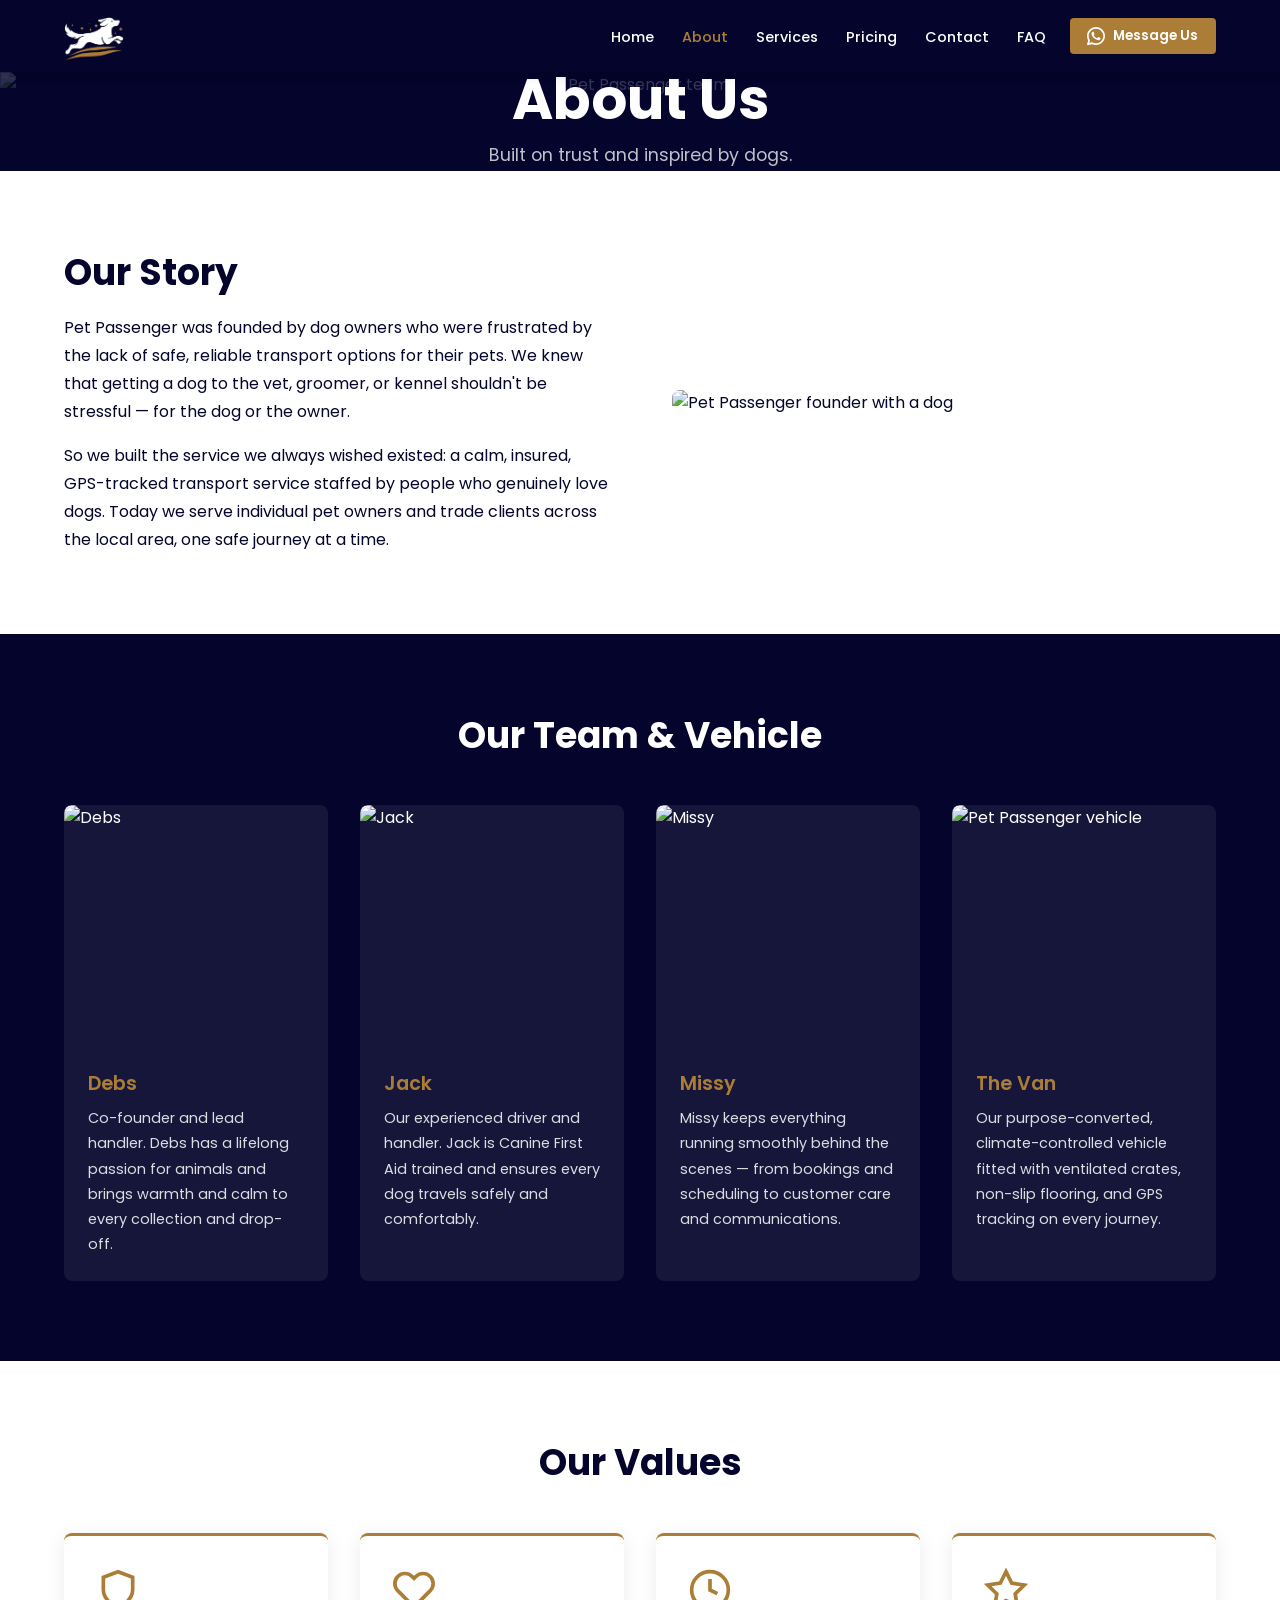
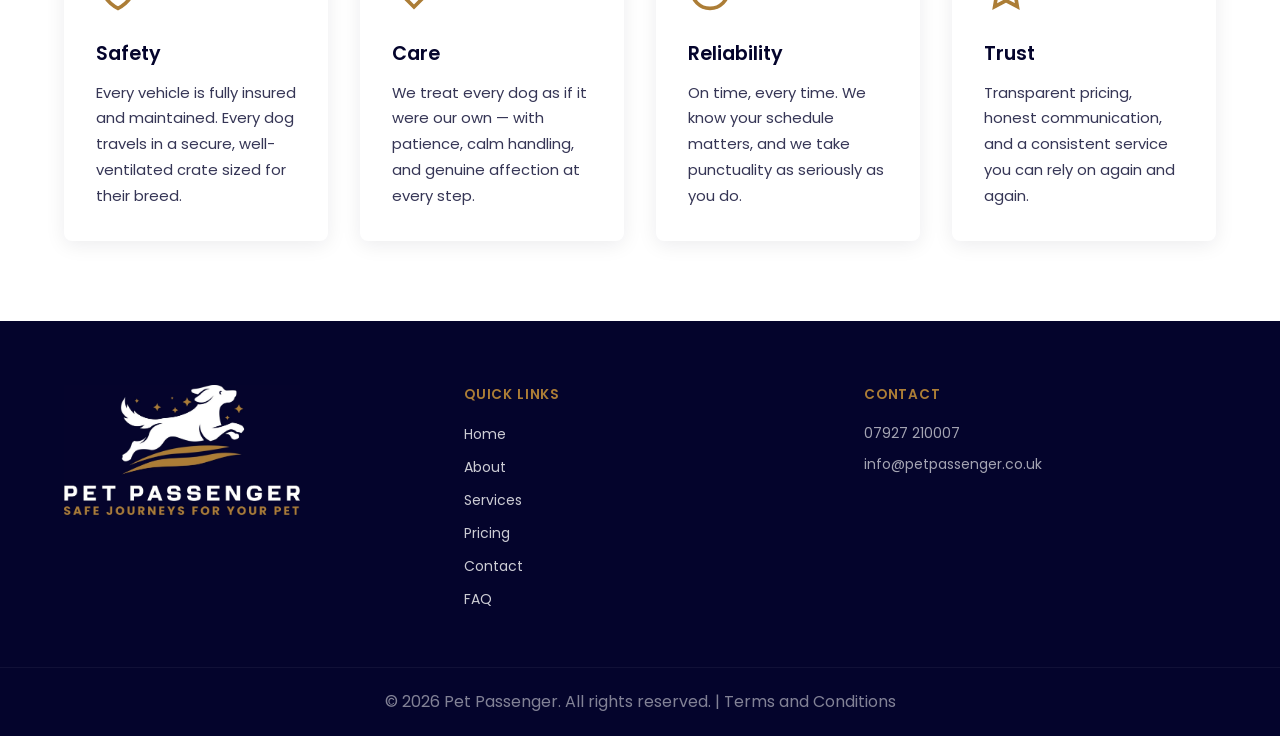
==== about.html @ aa6fa4b1 "add all files" ====
<!doctype html>
<html lang="en">
  <head>
    <meta charset="UTF-8" />
    <meta name="viewport" content="width=device-width, initial-scale=1.0" />
    <title>About Us — Pet Passenger</title>
    <meta
      name="description"
      content="Learn about Pet Passenger — who we are, our mission, and our commitment to safe dog transportation."
    />
    <link rel="stylesheet" href="style.css" />
  </head>
  <body>
    <!-- NAV -->
    <nav class="nav">
      <div class="nav__inner">
        <a href="index.html" class="nav__logo">
          <img src="images/logo_dog_no_space.png" class="nav_icon" />
        </a>
        <button
          class="nav__hamburger"
          aria-label="Toggle menu"
          aria-expanded="false"
        >
          <span></span><span></span><span></span>
        </button>
        <ul class="nav__links">
          <li><a href="index.html">Home</a></li>
          <li><a href="about.html" class="active">About</a></li>
          <li><a href="services.html">Services</a></li>
          <li><a href="pricing.html">Pricing</a></li>
          <li><a href="contact.html">Contact</a></li>
          <li><a href="faq.html">FAQ</a></li>
        </ul>
        <a href="https://wa.me/447927210007" target="_blank" rel="noopener noreferrer" class="btn btn--gold nav__cta" style="display:inline-flex;align-items:center;gap:0.5rem;"><svg xmlns="http://www.w3.org/2000/svg" viewBox="0 0 24 24" fill="currentColor" style="width:18px;height:18px;flex-shrink:0;" aria-hidden="true"><path d="M17.472 14.382c-.297-.149-1.758-.867-2.03-.967-.273-.099-.471-.148-.67.15-.197.297-.767.966-.94 1.164-.173.199-.347.223-.644.075-.297-.15-1.255-.463-2.39-1.475-.883-.788-1.48-1.761-1.653-2.059-.173-.297-.018-.458.13-.606.134-.133.298-.347.446-.52.149-.174.198-.298.298-.497.099-.198.05-.371-.025-.52-.075-.149-.669-1.612-.916-2.207-.242-.579-.487-.5-.669-.51-.173-.008-.371-.01-.57-.01-.198 0-.52.074-.792.372-.272.297-1.04 1.016-1.04 2.479 0 1.462 1.065 2.875 1.213 3.074.149.198 2.096 3.2 5.077 4.487.709.306 1.262.489 1.694.625.712.227 1.36.195 1.871.118.571-.085 1.758-.719 2.006-1.413.248-.694.248-1.289.173-1.413-.074-.124-.272-.198-.57-.347z"/><path d="M12 0C5.373 0 0 5.373 0 12c0 2.124.558 4.121 1.535 5.857L.057 23.428a.75.75 0 0 0 .921.921l5.571-1.478A11.952 11.952 0 0 0 12 24c6.627 0 12-5.373 12-12S18.627 0 12 0zm0 21.75a9.694 9.694 0 0 1-4.947-1.355l-.355-.211-3.683.976.991-3.617-.23-.373A9.722 9.722 0 0 1 2.25 12C2.25 6.615 6.615 2.25 12 2.25S21.75 6.615 21.75 12 17.385 21.75 12 21.75z"/></svg> Message Us</a>
      </div>
    </nav>

    <!-- PAGE HERO -->
    <section class="page-hero">
      <img
        src="images/about-hero.jpg"
        alt="Pet Passenger team"
        class="page-hero__bg"
      />
      <div class="page-hero__content container">
        <h1>About Us</h1>
        <p>Built on trust and inspired by dogs.</p>
      </div>
    </section>

    <!-- OUR STORY -->
    <section class="section">
      <div class="container story">
        <div class="story__text">
          <h2>Our Story</h2>
          <p>
            Pet Passenger was founded by dog owners who were frustrated by the
            lack of safe, reliable transport options for their pets. We knew
            that getting a dog to the vet, groomer, or kennel shouldn't be
            stressful — for the dog or the owner.
          </p>
          <p style="margin-top: 1rem">
            So we built the service we always wished existed: a calm, insured,
            GPS-tracked transport service staffed by people who genuinely love
            dogs. Today we serve individual pet owners and trade clients across
            the local area, one safe journey at a time.
          </p>
        </div>
        <div class="story__image">
          <img
            src="images/story.jpg"
            alt="Pet Passenger founder with a dog"
            style="
              border-radius: 8px;
              width: 100%;
              object-fit: cover;
              max-height: 400px;
            "
          />
        </div>
      </div>
    </section>

    <!-- TEAM & VEHICLE -->
    <section class="section section--navy">
      <div class="container">
        <div class="section__title">
          <h2>Our Team &amp; Vehicle</h2>
        </div>
        <div class="team-grid">
          <div class="team-card">
            <img
              src="images/team-debs.jpg"
              alt="Debs"
              style="width: 100%; height: 240px; object-fit: cover; border-radius: 8px 8px 0 0;"
            />
            <div class="team-card__body">
              <h3>Debs</h3>
              <p>
                Co-founder and lead handler. Debs has a lifelong passion for
                animals and brings warmth and calm to every collection and
                drop-off.
              </p>
            </div>
          </div>
          <div class="team-card">
            <img
              src="images/team-jack.jpg"
              alt="Jack"
              style="width: 100%; height: 240px; object-fit: cover; border-radius: 8px 8px 0 0;"
            />
            <div class="team-card__body">
              <h3>Jack</h3>
              <p>
                Our experienced driver and handler. Jack is Canine First Aid
                trained and ensures every dog travels safely and comfortably.
              </p>
            </div>
          </div>
          <div class="team-card">
            <img
              src="images/team-missy.jpg"
              alt="Missy"
              style="width: 100%; height: 240px; object-fit: cover; border-radius: 8px 8px 0 0;"
            />
            <div class="team-card__body">
              <h3>Missy</h3>
              <p>
                Missy keeps everything running smoothly behind the scenes —
                from bookings and scheduling to customer care and communications.
              </p>
            </div>
          </div>
          <div class="team-card">
            <img
              src="images/team-van.jpg"
              alt="Pet Passenger vehicle"
              style="width: 100%; height: 240px; object-fit: cover; border-radius: 8px 8px 0 0;"
            />
            <div class="team-card__body">
              <h3>The Van</h3>
              <p>
                Our purpose-converted, climate-controlled vehicle fitted with
                ventilated crates, non-slip flooring, and GPS tracking on
                every journey.
              </p>
            </div>
          </div>
        </div>
      </div>
    </section>

    <!-- VALUES -->
    <section class="section">
      <div class="container">
        <div class="section__title">
          <h2>Our Values</h2>
        </div>
        <div class="card-grid">
          <div class="card">
            <svg
              class="card__icon"
              viewBox="0 0 24 24"
              fill="none"
              stroke="currentColor"
              stroke-width="2"
              aria-hidden="true"
            >
              <path d="M12 22s8-4 8-10V5l-8-3-8 3v7c0 6 8 10 8 10z" />
            </svg>
            <h3>Safety</h3>
            <p>
              Every vehicle is fully insured and maintained. Every dog travels
              in a secure, well-ventilated crate sized for their breed.
            </p>
          </div>
          <div class="card">
            <svg
              class="card__icon"
              viewBox="0 0 24 24"
              fill="none"
              stroke="currentColor"
              stroke-width="2"
              aria-hidden="true"
            >
              <path
                d="M20.84 4.61a5.5 5.5 0 0 0-7.78 0L12 5.67l-1.06-1.06a5.5 5.5 0 0 0-7.78 7.78l1.06 1.06L12 21.23l7.78-7.78 1.06-1.06a5.5 5.5 0 0 0 0-7.78z"
              />
            </svg>
            <h3>Care</h3>
            <p>
              We treat every dog as if it were our own — with patience, calm
              handling, and genuine affection at every step.
            </p>
          </div>
          <div class="card">
            <svg
              class="card__icon"
              viewBox="0 0 24 24"
              fill="none"
              stroke="currentColor"
              stroke-width="2"
              aria-hidden="true"
            >
              <circle cx="12" cy="12" r="10" />
              <polyline points="12 6 12 12 16 14" />
            </svg>
            <h3>Reliability</h3>
            <p>
              On time, every time. We know your schedule matters, and we take
              punctuality as seriously as you do.
            </p>
          </div>
          <div class="card">
            <svg
              class="card__icon"
              viewBox="0 0 24 24"
              fill="none"
              stroke="currentColor"
              stroke-width="2"
              aria-hidden="true"
            >
              <path
                d="M12 2l3.09 6.26L22 9.27l-5 4.87 1.18 6.88L12 17.77l-6.18 3.25L7 14.14 2 9.27l6.91-1.01L12 2z"
              />
            </svg>
            <h3>Trust</h3>
            <p>
              Transparent pricing, honest communication, and a consistent
              service you can rely on again and again.
            </p>
          </div>
        </div>
      </div>
    </section>

    <!-- FOOTER -->
    <footer class="footer">
      <div class="footer__inner">
        <div class="footer__col">
          <img src="images/full_logo_no_space.jpg" alt="Pet Passenger" />
        </div>
        <div class="footer__col">
          <h3>Quick Links</h3>
          <ul>
            <li><a href="index.html">Home</a></li>
            <li><a href="about.html">About</a></li>
            <li><a href="services.html">Services</a></li>
            <li><a href="pricing.html">Pricing</a></li>
            <li><a href="contact.html">Contact</a></li>
            <li><a href="faq.html">FAQ</a></li>
          </ul>
        </div>
        <div class="footer__col">
          <h3>Contact</h3>
          <p><a href="tel:+4407927210007">07927 210007</a></p>
          <p>
            <a href="mailto:info@petpassenger.co.uk"
              >info@petpassenger.co.uk</a
            >
          </p>
        </div>
      </div>
      <div class="footer__bottom">
        <p>
          &copy; 2026 Pet Passenger. All rights reserved. |
          <a href="terms-and-conditions.html">Terms and Conditions</a>
        </p>
      </div>
    </footer>

    <script src="script.js"></script>
  </body>
</html>
---- style.css ----
/* === FONTS === */
@import url("https://fonts.googleapis.com/css2?family=Poppins:wght@400;500;600;700&display=swap");
@import url("https://fonts.googleapis.com/css2?family=DM+Serif+Display:ital@0;1&display=swap");

/* === VARIABLES === */
:root {
  --navy: #04042c;
  --gold: #ac7d36;
  --white: #ffffff;
  --font-main: "Poppins", sans-serif;
  --font-logo: "DM Serif Display", serif;
  --max-width: 1200px;
  --nav-height: 72px;
}

/* === RESET === */
*,
*::before,
*::after {
  box-sizing: border-box;
  margin: 0;
  padding: 0;
}
html {
  scroll-behavior: smooth;
  font-size: 16px;
  overflow-x: hidden;
}
body {
  font-family: var(--font-main);
  color: var(--navy);
  background: var(--white);
  padding-top: var(--nav-height);
  overflow-x: hidden;
  max-width: 100%;
}
img {
  max-width: 100%;
  display: block;
}
a {
  text-decoration: none;
  color: inherit;
}
ul {
  list-style: none;
}

/* === TYPOGRAPHY === */
h1 {
  font-size: clamp(2rem, 5vw, 3.5rem);
  font-weight: 700;
  line-height: 1;
}
h2 {
  font-size: clamp(1.5rem, 3vw, 2.25rem);
  font-weight: 700;
  line-height: 1.2;
}
h3 {
  font-size: 1.2rem;
  font-weight: 600;
}
p {
  font-size: 1rem;
  line-height: 1.75;
}

/* === BUTTONS === */
.btn {
  display: inline-block;
  padding: 0.75rem 1.75rem;
  border-radius: 4px;
  font-family: var(--font-main);
  font-weight: 600;
  font-size: 1rem;
  cursor: pointer;
  transition: opacity 0.2s;
  border: none;
  line-height: 1;
}
.btn:hover {
  opacity: 0.85;
}
.btn--gold {
  background: var(--gold);
  color: var(--white);
}
.btn--outline {
  background: transparent;
  border: 2px solid var(--gold);
  color: var(--gold);
}

/* === LAYOUT === */
.container {
  max-width: var(--max-width);
  margin: 0 auto;
  padding: 0 1.5rem;
}
.section {
  padding: 5rem 0;
}
.section--navy {
  background: var(--navy);
  color: var(--white);
}
.section--gold {
  background: var(--gold);
  color: var(--white);
}
.section__title {
  text-align: center;
  margin-bottom: 3rem;
}
.section__title h2 {
  margin-bottom: 0.75rem;
}
.section__title p {
  opacity: 0.75;
  max-width: 600px;
  margin: 0 auto;
}

/* === NAV === */
.nav {
  position: fixed;
  top: 0;
  left: 0;
  width: 100%;
  height: var(--nav-height);
  background: var(--navy);
  z-index: 1000;
  box-shadow: 0 2px 12px rgba(0, 0, 0, 0.2);
}
.nav__inner {
  max-width: var(--max-width);
  margin: 0 auto;
  padding: 0 1.5rem;
  height: 100%;
  display: flex;
  align-items: center;
  gap: 1.5rem;
}
.nav__logo {
  font-family: var(--font-logo);
  color: var(--white);
  font-size: 1.75rem;
  white-space: nowrap;
  margin-right: auto;
}
.nav_icon {
  height: 50px;
  width: auto;
  display: block;
  padding-top: 6px;
}
.nav__links {
  display: flex;
  gap: 1.75rem;
  align-items: center;
}
.nav__links a {
  color: var(--white);
  font-size: 0.9rem;
  font-weight: 500;
  transition: color 0.2s;
}
.nav__links a:hover,
.nav__links a.active {
  color: var(--gold);
}
.nav__cta {
  font-size: 0.85rem;
  padding: 0.55rem 1.1rem;
  white-space: nowrap;
  flex-shrink: 0;
}
.nav__hamburger {
  display: none;
  flex-direction: column;
  gap: 5px;
  background: none;
  border: none;
  cursor: pointer;
  padding: 0.25rem;
  margin-left: auto;
}
.nav__hamburger span {
  display: block;
  width: 24px;
  height: 2px;
  background: var(--white);
  transition:
    transform 0.3s,
    opacity 0.3s;
}

/* === FOOTER === */
.footer {
  background: var(--navy);
  color: var(--white);
  padding-top: 4rem;
}
.footer__inner {
  max-width: var(--max-width);
  margin: 0 auto;
  padding: 0 1.5rem 3rem;
  display: grid;
  grid-template-columns: repeat(3, 1fr);
  gap: 3rem;
}
.footer__logo {
  font-family: var(--font-logo);
  font-size: 1.5rem;
  display: block;
  margin-bottom: 0.5rem;
}
.footer__slogan {
  font-size: 0.875rem;
  opacity: 0.7;
}
.footer__col img {
  max-height: 130px;
  width: auto;
  max-width: 100%;
}
.footer__col h3 {
  font-size: 0.85rem;
  font-weight: 600;
  margin-bottom: 1rem;
  color: var(--gold);
  text-transform: uppercase;
  letter-spacing: 0.06em;
}
.footer__col ul li {
  margin-bottom: 0.5rem;
}
.footer__col a,
.footer__col p {
  font-size: 0.875rem;
  opacity: 0.8;
  transition: opacity 0.2s;
}
.footer__col a:hover {
  opacity: 1;
}
.footer__col p {
  margin-bottom: 0.4rem;
}
.footer__bottom {
  border-top: 1px solid rgba(255, 255, 255, 0.1);
  text-align: center;
  padding: 1.25rem 1.5rem;
  font-size: 0.8rem;
  opacity: 0.5;
}

/* === PAGE HERO (inner pages) === */
.page-hero {
  background: var(--navy);
  color: var(--white);
  text-align: center;
  position: relative;
  overflow: hidden;
}
.page-hero__bg {
  position: absolute;
  inset: 0;
  width: 100%;
  height: 100%;
  object-fit: cover;
  opacity: 0.2;
}
.page-hero__content {
  position: relative;
  z-index: 1;
}
.page-hero h1 {
  margin-bottom: 0.75rem;
}
.page-hero p {
  opacity: 0.75;
  font-size: 1.1rem;
  max-width: 520px;
  margin: 0 auto;
}

/* === CARD GRID === */
.card-grid {
  display: grid;
  grid-template-columns: repeat(auto-fit, minmax(240px, 1fr));
  gap: 2rem;
}
.card {
  background: var(--white);
  border-radius: 8px;
  padding: 2rem;
  box-shadow: 0 4px 20px rgba(4, 4, 44, 0.08);
  border-top: 3px solid var(--gold);
}
.card__icon {
  width: 44px;
  height: 44px;
  color: var(--gold);
  margin-bottom: 1.25rem;
}
.card h3 {
  margin-bottom: 0.75rem;
}
.card p {
  font-size: 0.925rem;
  opacity: 0.8;
}

/* === CTA BANNER === */
.cta-banner {
  text-align: center;
  padding: 4rem 0;
}
.cta-banner h2 {
  margin-bottom: 0.75rem;
}
.cta-banner p {
  opacity: 0.9;
  font-size: 1.05rem;
}

/* === RESPONSIVE — NAV === */
@media (max-width: 768px) {
  .nav__hamburger {
    display: flex;
  }
  .nav__links {
    display: none;
    position: absolute;
    top: var(--nav-height);
    left: 0;
    width: 100%;
    flex-direction: column;
    align-items: flex-start;
    background: var(--navy);
    padding: 1rem 1.5rem 1.5rem;
    gap: 1rem;
    border-top: 1px solid rgba(255, 255, 255, 0.1);
  }
  .nav__links.open {
    display: flex;
  }
  .nav__cta {
    display: none;
  }
}

/* === RESPONSIVE — FOOTER === */
@media (max-width: 768px) {
  .footer__inner {
    grid-template-columns: 1fr;
    gap: 2rem;
  }
}

/* === HERO === */
.hero {
  background-color: var(--navy);
  display: flex;
  justify-content: center;
  align-items: center;
  height: calc(100vh - var(--nav-height) - 110px);
  padding: 2rem;
  overflow: hidden;
}
.hero__bg {
  display: block;
  width: 40%;
  max-height: 100%;
  height: auto;
}
.hero__content {
  position: relative;
  z-index: 1;
  color: var(--white);
  padding: 5rem 1.5rem;
}
.hero__title {
  font-family: var(--font-logo);
  font-size: clamp(3.5rem, 9vw, 7rem);
  color: var(--white);
  margin-bottom: 0.75rem;
  line-height: 1;
}
.hero__slogan {
  font-family: var(--font-main);
  font-size: clamp(1.1rem, 2.5vw, 1.5rem);
  font-weight: 400;
  color: var(--gold);
  margin-bottom: 2rem;
}
.hero__cta {
  font-size: 1.1rem;
  padding: 0.9rem 2rem;
}

/* === TRUST BAR === */
.trust-bar {
  background: var(--gold);
  padding: 1.75rem 0;
}
.trust-bar__grid {
  display: flex;
  flex-wrap: wrap;
  justify-content: center;
  gap: 1.25rem 1rem;
  text-align: center;
}
.trust-bar__item {
  flex: 0 1 180px;
}
.trust-bar__item {
  display: flex;
  flex-direction: column;
  align-items: center;
  gap: 0.5rem;
  color: var(--white);
  font-weight: 600;
  font-size: 0.875rem;
}
.trust-bar__icon {
  width: 30px;
  height: 30px;
}

/* === ABOUT TEASER === */
.about-teaser__inner {
  display: grid;
  grid-template-columns: 1fr 1fr;
  gap: 4rem;
  align-items: center;
}
.about-teaser__text h2 {
  margin-bottom: 1.25rem;
}
.about-teaser__text p {
  opacity: 0.85;
}

/* === TESTIMONIALS === */
.testimonials__grid {
  display: grid;
  grid-template-columns: repeat(auto-fit, minmax(260px, 1fr));
  gap: 2rem;
}
.testimonial {
  background: var(--white);
  border-left: 4px solid var(--gold);
  padding: 1.75rem;
  border-radius: 0 8px 8px 0;
  box-shadow: 0 4px 16px rgba(4, 4, 44, 0.07);
}
.testimonial p {
  font-style: italic;
  margin-bottom: 1rem;
}
.testimonial cite {
  font-size: 0.875rem;
  color: var(--gold);
  font-weight: 600;
  font-style: normal;
}

/* === RESPONSIVE — HOME === */
@media (max-width: 768px) {
  .hero {
    height: calc(100vh - var(--nav-height) - 170px);
    padding: 2rem 1.5rem;
  }
  .hero__bg {
    width: 70%;
  }
  .about-teaser__inner {
    grid-template-columns: 1fr;
  }
  .about-teaser__image {
    order: -1;
  }
  .trust-bar__item {
    flex: 0 1 140px;
    font-size: 0.8rem;
  }
  .trust-bar__icon {
    width: 24px;
    height: 24px;
  }
}

@media (max-width: 480px) {
  .hero {
    height: calc(100vh - var(--nav-height) - 260px);
    padding: 1.5rem 1rem;
  }
  .hero__bg {
    width: 88%;
  }
  .nav_icon {
    height: 38px;
  }
  .trust-bar {
    padding: 1rem 0;
  }
  .trust-bar__item {
    flex: 0 1 130px;
    font-size: 0.75rem;
  }
  .trust-bar__icon {
    width: 22px;
    height: 22px;
  }
}

/* === STORY === */
.story {
  display: grid;
  grid-template-columns: 1fr 1fr;
  gap: 4rem;
  align-items: center;
}
.story__text h2 {
  margin-bottom: 1.25rem;
}

/* === TEAM === */
.team-grid {
  display: grid;
  grid-template-columns: repeat(auto-fit, minmax(260px, 1fr));
  gap: 2rem;
}
.team-card {
  background: rgba(255, 255, 255, 0.07);
  border-radius: 8px;
  overflow: hidden;
}
.team-card__body {
  padding: 1.5rem;
}
.team-card__body h3 {
  margin-bottom: 0.5rem;
  color: var(--gold);
}
.team-card__body p {
  font-size: 0.9rem;
  opacity: 0.85;
}

/* === RESPONSIVE — ABOUT === */
@media (max-width: 768px) {
  .story {
    grid-template-columns: 1fr;
  }
  .story__image {
    order: -1;
  }
}

/* === SERVICES === */
.services-intro {
  max-width: 720px;
  font-size: 1.05rem;
  line-height: 1.8;
  text-align: center;
  margin: 0 auto 3rem;
}
.services-grid {
  display: grid;
  grid-template-columns: repeat(auto-fit, minmax(300px, 1fr));
  gap: 1.75rem;
}
.service-card {
  display: flex;
  gap: 1.25rem;
  padding: 1.75rem;
  border-radius: 8px;
  box-shadow: 0 4px 20px rgba(4, 4, 44, 0.08);
  border-left: 4px solid var(--gold);
}
.service-card__icon {
  flex-shrink: 0;
  width: 40px;
  height: 40px;
  color: var(--gold);
}
.service-card__icon svg {
  width: 100%;
  height: 100%;
}
.service-card__body h3 {
  margin-bottom: 0.6rem;
}
.service-card__body p {
  font-size: 0.9rem;
  opacity: 0.8;
}

@media (max-width: 600px) {
  .service-card {
    flex-direction: column;
  }
}

/* === PRICING === */
.pricing-content {
  display: grid;
  grid-template-columns: 1fr 1fr;
  gap: 4rem;
  align-items: start;
}
.pricing-statement h2 {
  margin-bottom: 1.25rem;
}
.pricing-statement > p {
  margin-bottom: 1.5rem;
}
.pricing-factors {
  display: flex;
  flex-direction: column;
  gap: 1rem;
}
.pricing-factors li {
  display: flex;
  align-items: flex-start;
  gap: 0.75rem;
  font-size: 0.95rem;
  line-height: 1.5;
}
.pricing-factors li svg {
  width: 20px;
  height: 20px;
  color: var(--gold);
  flex-shrink: 0;
  margin-top: 2px;
}

.pricing-cta-box {
  background: var(--navy);
  color: var(--white);
  padding: 2.5rem;
  border-radius: 8px;
  text-align: center;
}
.pricing-cta-box h2 {
  margin-bottom: 1rem;
}
.pricing-cta-box > p {
  opacity: 0.85;
  margin-bottom: 2rem;
  font-size: 0.95rem;
}
.pricing-phone {
  font-size: 1.4rem;
  padding: 1rem 2.5rem;
  display: block;
  width: 100%;
  text-align: center;
}
.pricing-email-note {
  margin-top: 1.5rem;
  margin-bottom: 0.5rem;
  font-size: 0.875rem;
  opacity: 0.7;
}
.pricing-email-link {
  color: var(--gold);
  font-size: 0.95rem;
  font-weight: 500;
}
.pricing-email-link:hover {
  text-decoration: underline;
}

@media (max-width: 768px) {
  .pricing-content {
    grid-template-columns: 1fr;
    gap: 2.5rem;
  }
}

/* === CONTACT === */
.contact-layout {
  display: grid;
  grid-template-columns: 1fr 1fr;
  gap: 4rem;
  align-items: start;
}
.contact-primary h2 {
  margin-bottom: 1rem;
}
.contact-primary > p {
  margin-bottom: 2rem;
}
.contact-phone {
  display: block;
  font-size: clamp(2rem, 5vw, 3rem);
  font-weight: 700;
  color: var(--gold);
  margin-bottom: 2.5rem;
  line-height: 1;
}
.contact-phone:hover {
  text-decoration: underline;
}
.contact-details {
  display: flex;
  flex-direction: column;
  gap: 1.5rem;
}
.contact-detail {
  display: flex;
  gap: 1rem;
  align-items: flex-start;
}
.contact-detail svg {
  width: 22px;
  height: 22px;
  color: var(--gold);
  flex-shrink: 0;
  margin-top: 3px;
}
.contact-detail div {
  display: flex;
  flex-direction: column;
  gap: 0.2rem;
}
.contact-detail strong {
  font-size: 0.8rem;
  text-transform: uppercase;
  letter-spacing: 0.06em;
  color: var(--navy);
}
.contact-detail a,
.contact-detail span {
  font-size: 0.95rem;
  color: var(--navy);
}
.contact-detail a:hover {
  color: var(--gold);
}

.contact-map {
  border-radius: 8px;
  overflow: hidden;
  min-height: 380px;
}
.contact-map iframe {
  width: 100%;
  min-height: 380px;
  border: 0;
  display: block;
  border-radius: 8px;
}
.map-placeholder {
  background: #f4f4f4;
  min-height: 380px;
  display: flex;
  flex-direction: column;
  align-items: center;
  justify-content: center;
  border-radius: 8px;
  color: #888;
  text-align: center;
  padding: 2rem;
}

@media (max-width: 768px) {
  .contact-layout {
    grid-template-columns: 1fr;
  }
  .contact-phone {
    font-size: 2.25rem;
  }
}

/* === FAQ === */
.faq-container {
  max-width: 780px;
  margin: 0 auto;
}
.faq__item {
  border-bottom: 1px solid rgba(4, 4, 44, 0.12);
}
.faq__item:first-child {
  border-top: 1px solid rgba(4, 4, 44, 0.12);
}
.faq__question {
  width: 100%;
  display: flex;
  justify-content: space-between;
  align-items: center;
  padding: 1.5rem 0;
  background: none;
  border: none;
  cursor: pointer;
  font-family: var(--font-main);
  font-size: 1rem;
  font-weight: 600;
  color: var(--navy);
  text-align: left;
  gap: 1rem;
}
.faq__question:hover {
  color: var(--gold);
}
.faq__chevron {
  width: 20px;
  height: 20px;
  flex-shrink: 0;
  transition: transform 0.3s;
  color: var(--gold);
}
.faq__item.open .faq__chevron {
  transform: rotate(180deg);
}
.faq__answer {
  max-height: 0;
  overflow: hidden;
  transition: max-height 0.35s ease;
}
.faq__item.open .faq__answer {
  max-height: 400px;
}
.faq__answer p {
  padding-bottom: 1.5rem;
  font-size: 0.95rem;
  opacity: 0.8;
  line-height: 1.75;
}
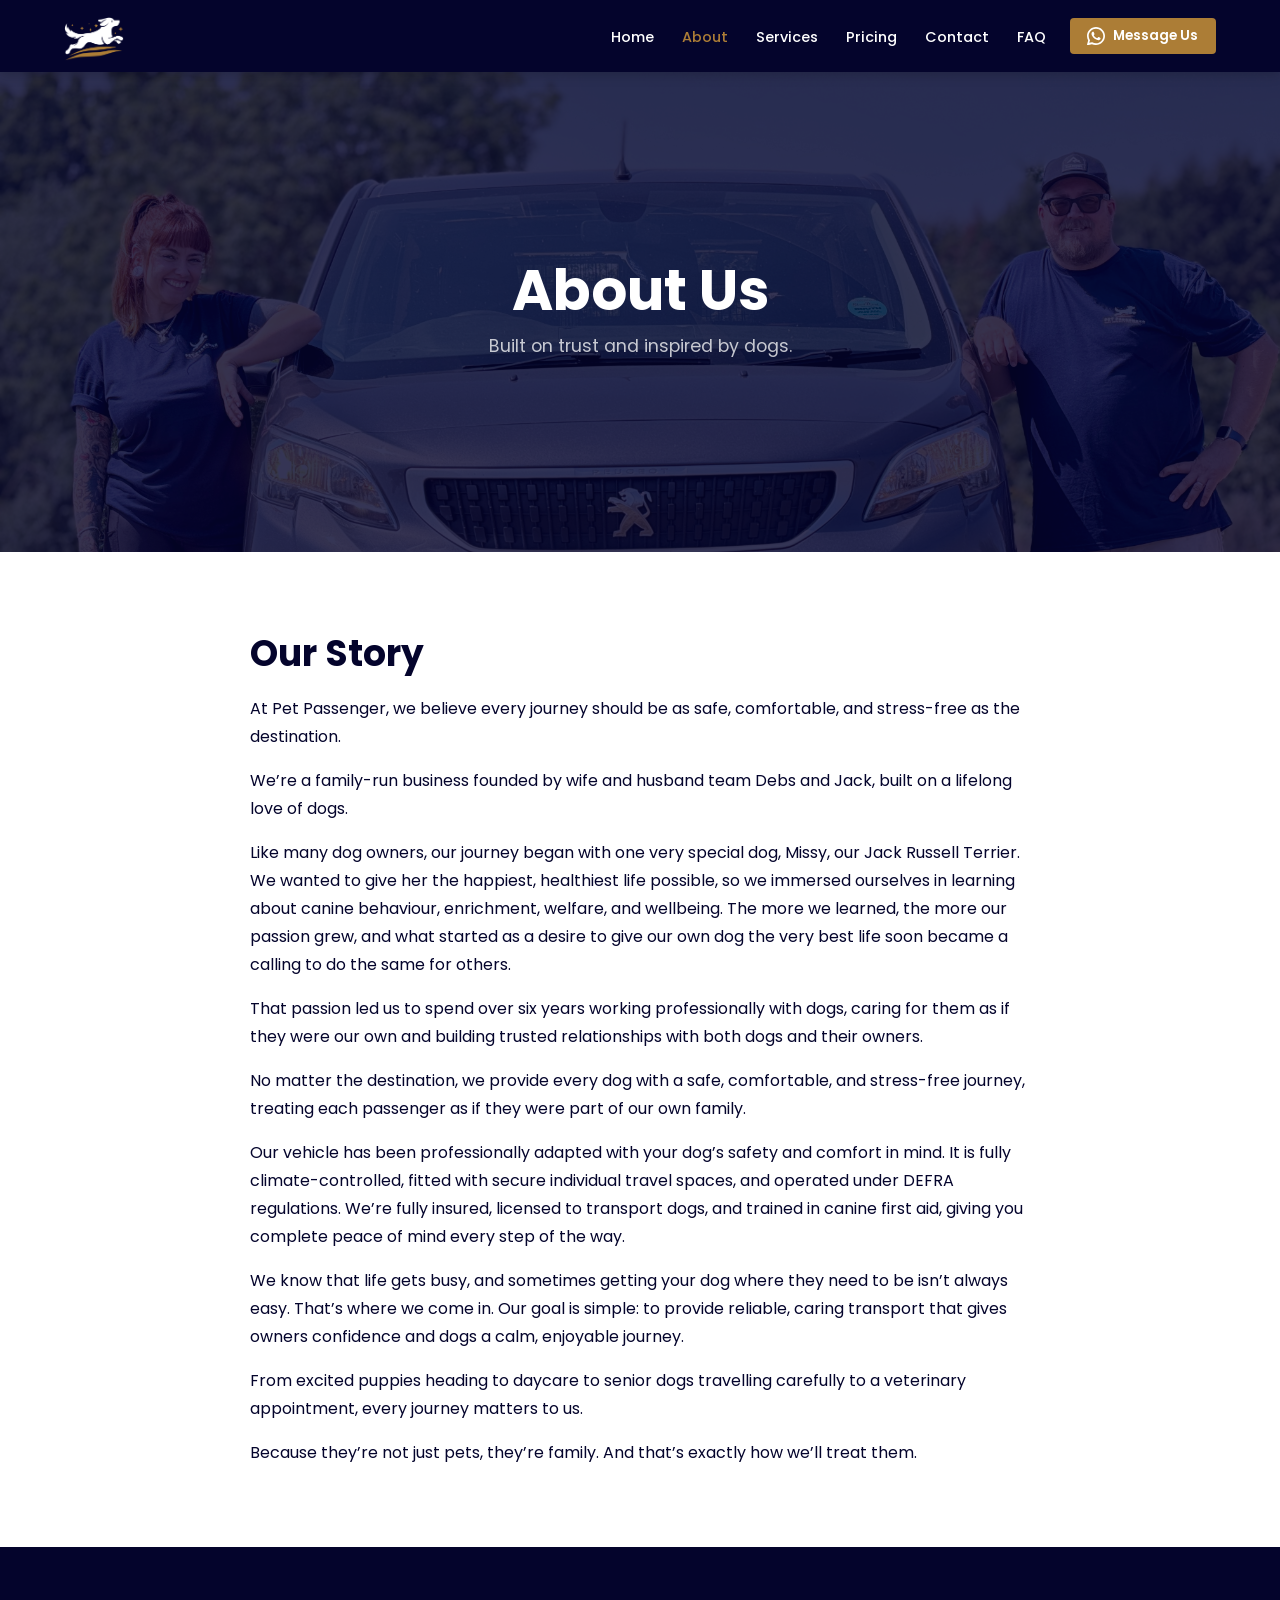
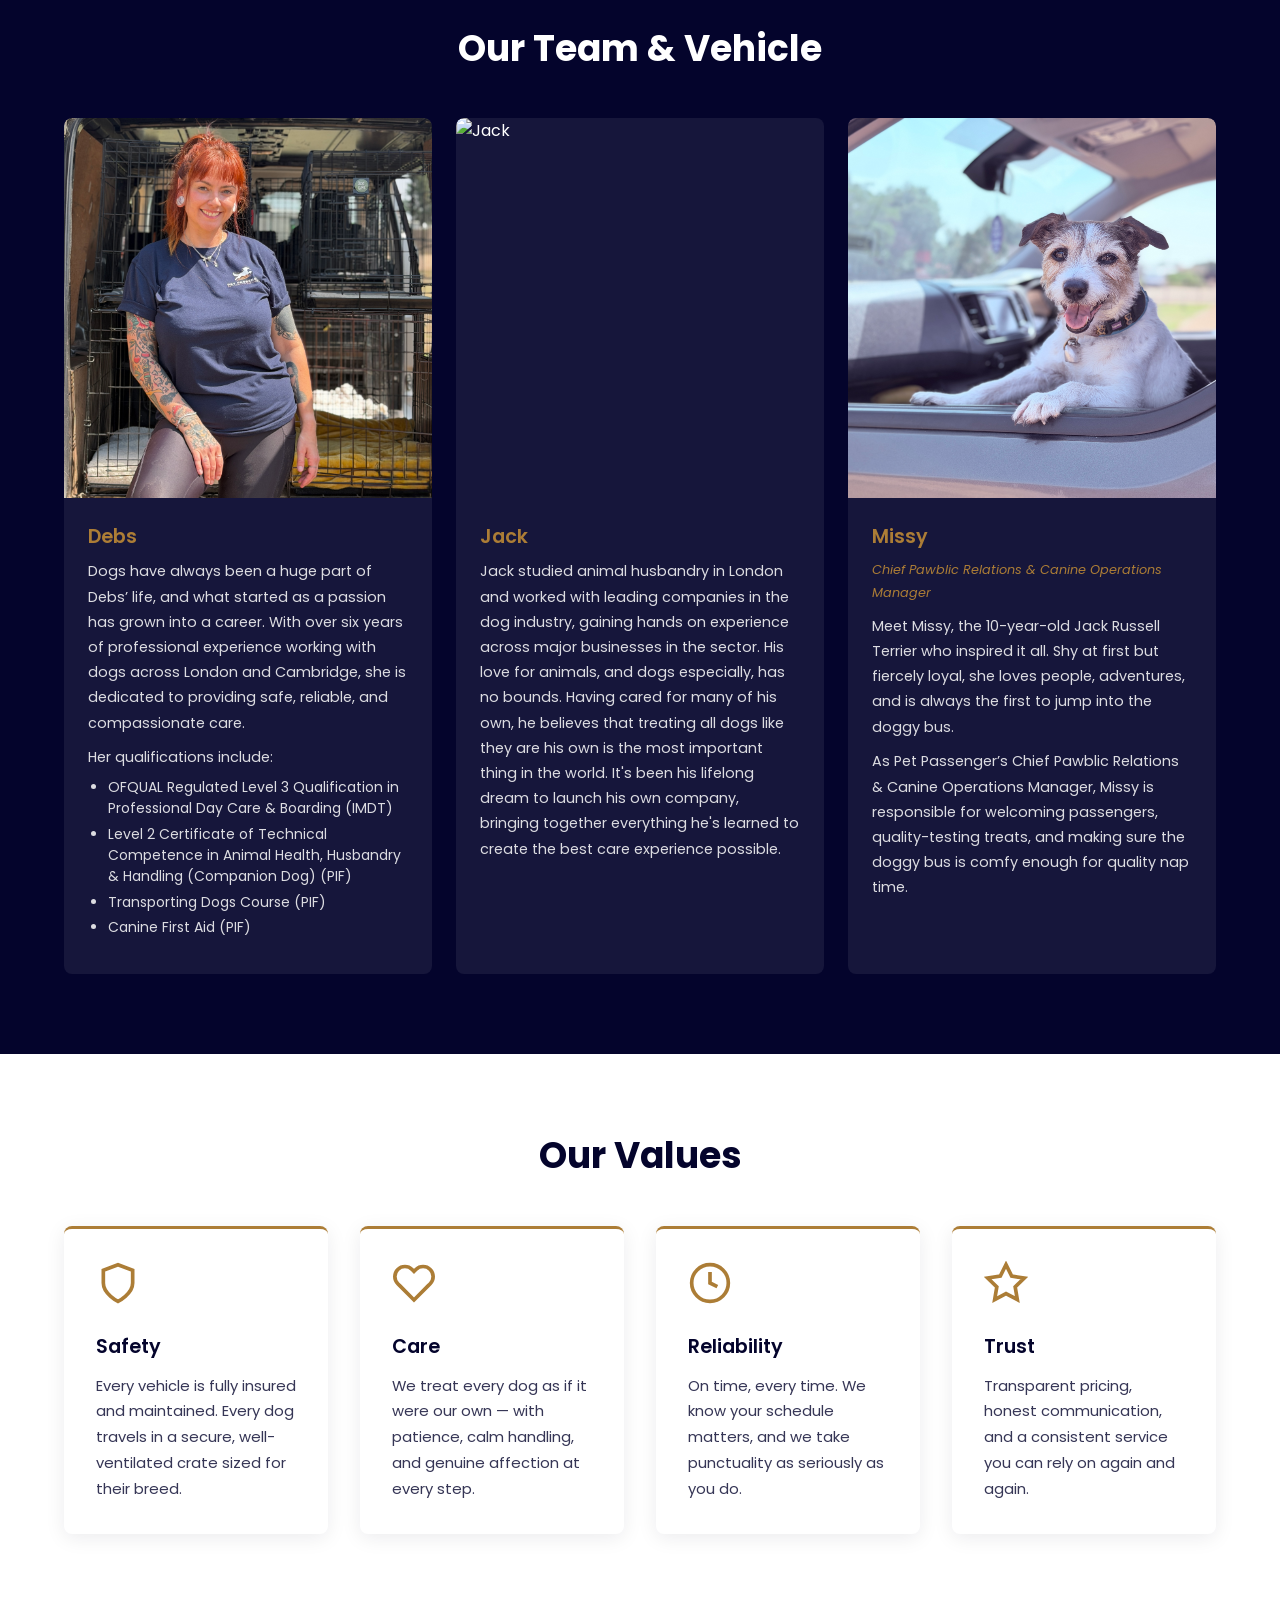
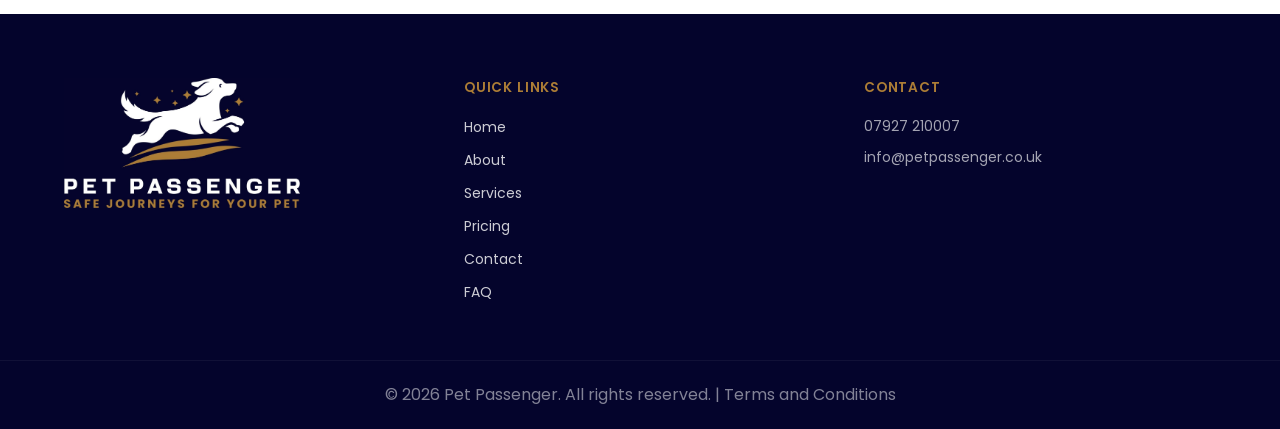
==== commit 131922f2: "add images and new info" ====
--- a/about.html
+++ b/about.html
@@ -32,16 +32,38 @@
           <li><a href="contact.html">Contact</a></li>
           <li><a href="faq.html">FAQ</a></li>
         </ul>
-        <a href="https://wa.me/447927210007" target="_blank" rel="noopener noreferrer" class="btn btn--gold nav__cta" style="display:inline-flex;align-items:center;gap:0.5rem;"><svg xmlns="http://www.w3.org/2000/svg" viewBox="0 0 24 24" fill="currentColor" style="width:18px;height:18px;flex-shrink:0;" aria-hidden="true"><path d="M17.472 14.382c-.297-.149-1.758-.867-2.03-.967-.273-.099-.471-.148-.67.15-.197.297-.767.966-.94 1.164-.173.199-.347.223-.644.075-.297-.15-1.255-.463-2.39-1.475-.883-.788-1.48-1.761-1.653-2.059-.173-.297-.018-.458.13-.606.134-.133.298-.347.446-.52.149-.174.198-.298.298-.497.099-.198.05-.371-.025-.52-.075-.149-.669-1.612-.916-2.207-.242-.579-.487-.5-.669-.51-.173-.008-.371-.01-.57-.01-.198 0-.52.074-.792.372-.272.297-1.04 1.016-1.04 2.479 0 1.462 1.065 2.875 1.213 3.074.149.198 2.096 3.2 5.077 4.487.709.306 1.262.489 1.694.625.712.227 1.36.195 1.871.118.571-.085 1.758-.719 2.006-1.413.248-.694.248-1.289.173-1.413-.074-.124-.272-.198-.57-.347z"/><path d="M12 0C5.373 0 0 5.373 0 12c0 2.124.558 4.121 1.535 5.857L.057 23.428a.75.75 0 0 0 .921.921l5.571-1.478A11.952 11.952 0 0 0 12 24c6.627 0 12-5.373 12-12S18.627 0 12 0zm0 21.75a9.694 9.694 0 0 1-4.947-1.355l-.355-.211-3.683.976.991-3.617-.23-.373A9.722 9.722 0 0 1 2.25 12C2.25 6.615 6.615 2.25 12 2.25S21.75 6.615 21.75 12 17.385 21.75 12 21.75z"/></svg> Message Us</a>
+        <a
+          href="https://wa.me/447927210007"
+          target="_blank"
+          rel="noopener noreferrer"
+          class="btn btn--gold nav__cta"
+          style="display: inline-flex; align-items: center; gap: 0.5rem"
+          ><svg
+            xmlns="http://www.w3.org/2000/svg"
+            viewBox="0 0 24 24"
+            fill="currentColor"
+            style="width: 18px; height: 18px; flex-shrink: 0"
+            aria-hidden="true"
+          >
+            <path
+              d="M17.472 14.382c-.297-.149-1.758-.867-2.03-.967-.273-.099-.471-.148-.67.15-.197.297-.767.966-.94 1.164-.173.199-.347.223-.644.075-.297-.15-1.255-.463-2.39-1.475-.883-.788-1.48-1.761-1.653-2.059-.173-.297-.018-.458.13-.606.134-.133.298-.347.446-.52.149-.174.198-.298.298-.497.099-.198.05-.371-.025-.52-.075-.149-.669-1.612-.916-2.207-.242-.579-.487-.5-.669-.51-.173-.008-.371-.01-.57-.01-.198 0-.52.074-.792.372-.272.297-1.04 1.016-1.04 2.479 0 1.462 1.065 2.875 1.213 3.074.149.198 2.096 3.2 5.077 4.487.709.306 1.262.489 1.694.625.712.227 1.36.195 1.871.118.571-.085 1.758-.719 2.006-1.413.248-.694.248-1.289.173-1.413-.074-.124-.272-.198-.57-.347z"
+            />
+            <path
+              d="M12 0C5.373 0 0 5.373 0 12c0 2.124.558 4.121 1.535 5.857L.057 23.428a.75.75 0 0 0 .921.921l5.571-1.478A11.952 11.952 0 0 0 12 24c6.627 0 12-5.373 12-12S18.627 0 12 0zm0 21.75a9.694 9.694 0 0 1-4.947-1.355l-.355-.211-3.683.976.991-3.617-.23-.373A9.722 9.722 0 0 1 2.25 12C2.25 6.615 6.615 2.25 12 2.25S21.75 6.615 21.75 12 17.385 21.75 12 21.75z"
+            />
+          </svg>
+          Message Us</a
+        >
       </div>
     </nav>
 
     <!-- PAGE HERO -->
     <section class="page-hero">
       <img
-        src="images/about-hero.jpg"
+        src="images/About-Us.jpeg"
         alt="Pet Passenger team"
         class="page-hero__bg"
+        style="object-position: center 30%"
       />
       <div class="page-hero__content container">
         <h1>About Us</h1>
@@ -51,33 +73,58 @@
 
     <!-- OUR STORY -->
     <section class="section">
-      <div class="container story">
+      <div class="container">
         <div class="story__text">
           <h2>Our Story</h2>
           <p>
-            Pet Passenger was founded by dog owners who were frustrated by the
-            lack of safe, reliable transport options for their pets. We knew
-            that getting a dog to the vet, groomer, or kennel shouldn't be
-            stressful — for the dog or the owner.
-          </p>
-          <p style="margin-top: 1rem">
-            So we built the service we always wished existed: a calm, insured,
-            GPS-tracked transport service staffed by people who genuinely love
-            dogs. Today we serve individual pet owners and trade clients across
-            the local area, one safe journey at a time.
-          </p>
-        </div>
-        <div class="story__image">
-          <img
-            src="images/story.jpg"
-            alt="Pet Passenger founder with a dog"
-            style="
-              border-radius: 8px;
-              width: 100%;
-              object-fit: cover;
-              max-height: 400px;
-            "
-          />
+            At Pet Passenger, we believe every journey should be as safe,
+            comfortable, and stress-free as the destination.
+          </p>
+          <p>
+            We’re a family-run business founded by wife and husband team Debs
+            and Jack, built on a lifelong love of dogs.
+          </p>
+          <p>
+            Like many dog owners, our journey began with one very special dog,
+            Missy, our Jack Russell Terrier. We wanted to give her the happiest,
+            healthiest life possible, so we immersed ourselves in learning about
+            canine behaviour, enrichment, welfare, and wellbeing. The more we
+            learned, the more our passion grew, and what started as a desire to
+            give our own dog the very best life soon became a calling to do the
+            same for others.
+          </p>
+          <p>
+            That passion led us to spend over six years working professionally
+            with dogs, caring for them as if they were our own and building
+            trusted relationships with both dogs and their owners.
+          </p>
+          <p>
+            No matter the destination, we provide every dog with a safe,
+            comfortable, and stress-free journey, treating each passenger as if
+            they were part of our own family.
+          </p>
+          <p>
+            Our vehicle has been professionally adapted with your dog’s safety
+            and comfort in mind. It is fully climate-controlled, fitted with
+            secure individual travel spaces, and operated under DEFRA
+            regulations. We’re fully insured, licensed to transport dogs, and
+            trained in canine first aid, giving you complete peace of mind every
+            step of the way.
+          </p>
+          <p>
+            We know that life gets busy, and sometimes getting your dog where
+            they need to be isn’t always easy. That’s where we come in. Our goal
+            is simple: to provide reliable, caring transport that gives owners
+            confidence and dogs a calm, enjoyable journey.
+          </p>
+          <p>
+            From excited puppies heading to daycare to senior dogs travelling
+            carefully to a veterinary appointment, every journey matters to us.
+          </p>
+          <p>
+            Because they’re not just pets, they’re family. And that’s exactly
+            how we’ll treat them.
+          </p>
         </div>
       </div>
     </section>
@@ -91,59 +138,90 @@
         <div class="team-grid">
           <div class="team-card">
             <img
-              src="images/team-debs.jpg"
+              src="images/Debs.jpeg"
               alt="Debs"
-              style="width: 100%; height: 240px; object-fit: cover; border-radius: 8px 8px 0 0;"
+              style="
+                width: 100%;
+                height: 380px;
+                object-fit: cover;
+                border-radius: 8px 8px 0 0;
+              "
             />
             <div class="team-card__body">
               <h3>Debs</h3>
               <p>
-                Co-founder and lead handler. Debs has a lifelong passion for
-                animals and brings warmth and calm to every collection and
-                drop-off.
-              </p>
+                Dogs have always been a huge part of Debs’ life, and what
+                started as a passion has grown into a career. With over six
+                years of professional experience working with dogs across London
+                and Cambridge, she is dedicated to providing safe, reliable, and
+                compassionate care.
+              </p>
+              <p class="team-card__qual-heading">Her qualifications include:</p>
+              <ul class="team-card__quals">
+                <li>
+                  OFQUAL Regulated Level 3 Qualification in Professional Day
+                  Care &amp; Boarding (IMDT)
+                </li>
+                <li>
+                  Level 2 Certificate of Technical Competence in Animal Health,
+                  Husbandry &amp; Handling (Companion Dog) (PIF)
+                </li>
+                <li>Transporting Dogs Course (PIF)</li>
+                <li>Canine First Aid (PIF)</li>
+              </ul>
             </div>
           </div>
           <div class="team-card">
             <img
-              src="images/team-jack.jpg"
+              src="images/Jack.jpeg"
               alt="Jack"
-              style="width: 100%; height: 240px; object-fit: cover; border-radius: 8px 8px 0 0;"
+              style="
+                width: 100%;
+                height: 380px;
+                object-fit: cover;
+                border-radius: 8px 8px 0 0;
+              "
             />
             <div class="team-card__body">
               <h3>Jack</h3>
               <p>
-                Our experienced driver and handler. Jack is Canine First Aid
-                trained and ensures every dog travels safely and comfortably.
+                Jack studied animal husbandry in London and worked with leading
+                companies in the dog industry, gaining hands on experience
+                across major businesses in the sector. His love for animals, and
+                dogs especially, has no bounds. Having cared for many of his
+                own, he believes that treating all dogs like they are his own is
+                the most important thing in the world. It's been his lifelong
+                dream to launch his own company, bringing together everything
+                he's learned to create the best care experience possible.
               </p>
             </div>
           </div>
           <div class="team-card">
             <img
-              src="images/team-missy.jpg"
+              src="images/Missy.jpeg"
               alt="Missy"
-              style="width: 100%; height: 240px; object-fit: cover; border-radius: 8px 8px 0 0;"
+              style="
+                width: 100%;
+                height: 380px;
+                object-fit: cover;
+                border-radius: 8px 8px 0 0;
+              "
             />
             <div class="team-card__body">
               <h3>Missy</h3>
+              <p class="team-card__role">
+                Chief Pawblic Relations &amp; Canine Operations Manager
+              </p>
               <p>
-                Missy keeps everything running smoothly behind the scenes —
-                from bookings and scheduling to customer care and communications.
-              </p>
-            </div>
-          </div>
-          <div class="team-card">
-            <img
-              src="images/team-van.jpg"
-              alt="Pet Passenger vehicle"
-              style="width: 100%; height: 240px; object-fit: cover; border-radius: 8px 8px 0 0;"
-            />
-            <div class="team-card__body">
-              <h3>The Van</h3>
+                Meet Missy, the 10-year-old Jack Russell Terrier who inspired it
+                all. Shy at first but fiercely loyal, she loves people,
+                adventures, and is always the first to jump into the doggy bus.
+              </p>
               <p>
-                Our purpose-converted, climate-controlled vehicle fitted with
-                ventilated crates, non-slip flooring, and GPS tracking on
-                every journey.
+                As Pet Passenger’s Chief Pawblic Relations & Canine Operations
+                Manager, Missy is responsible for welcoming passengers,
+                quality-testing treats, and making sure the doggy bus is comfy
+                enough for quality nap time.
               </p>
             </div>
           </div>
@@ -256,9 +334,7 @@
           <h3>Contact</h3>
           <p><a href="tel:+4407927210007">07927 210007</a></p>
           <p>
-            <a href="mailto:info@petpassenger.co.uk"
-              >info@petpassenger.co.uk</a
-            >
+            <a href="mailto:info@petpassenger.co.uk">info@petpassenger.co.uk</a>
           </p>
         </div>
       </div>
--- a/style.css
+++ b/style.css
@@ -263,6 +263,9 @@
   text-align: center;
   position: relative;
   overflow: hidden;
+  min-height: 480px;
+  display: flex;
+  align-items: center;
 }
 .page-hero__bg {
   position: absolute;
@@ -270,11 +273,30 @@
   width: 100%;
   height: 100%;
   object-fit: cover;
+  object-position: center;
   opacity: 0.2;
 }
 .page-hero__content {
   position: relative;
   z-index: 1;
+  padding: 4rem 1.5rem;
+  width: 100%;
+}
+@media (max-width: 768px) {
+  .page-hero {
+    min-height: 320px;
+  }
+  .page-hero__content {
+    padding: 3rem 1.5rem;
+  }
+}
+@media (max-width: 480px) {
+  .page-hero {
+    min-height: 240px;
+  }
+  .page-hero__content {
+    padding: 2.5rem 1.5rem;
+  }
 }
 .page-hero h1 {
   margin-bottom: 0.75rem;
@@ -518,21 +540,22 @@
 }
 
 /* === STORY === */
-.story {
-  display: grid;
-  grid-template-columns: 1fr 1fr;
-  gap: 4rem;
-  align-items: center;
+.story__text {
+  max-width: 780px;
+  margin: 0 auto;
 }
 .story__text h2 {
   margin-bottom: 1.25rem;
+}
+.story__text p + p {
+  margin-top: 1rem;
 }
 
 /* === TEAM === */
 .team-grid {
   display: grid;
-  grid-template-columns: repeat(auto-fit, minmax(260px, 1fr));
-  gap: 2rem;
+  grid-template-columns: repeat(3, 1fr);
+  gap: 1.5rem;
 }
 .team-card {
   background: rgba(255, 255, 255, 0.07);
@@ -550,14 +573,45 @@
   font-size: 0.9rem;
   opacity: 0.85;
 }
+.team-card__body p + p {
+  margin-top: 0.6rem;
+}
+.team-card__role {
+  font-size: 0.8rem !important;
+  font-style: italic;
+  color: var(--gold);
+  opacity: 1 !important;
+  margin-bottom: 0.6rem;
+}
+.team-card__qual-heading {
+  margin-top: 0.75rem;
+  margin-bottom: 0.4rem;
+}
+.team-card__quals {
+  list-style: disc;
+  padding-left: 1.25rem;
+  margin-bottom: 0.75rem;
+}
+.team-card__quals li {
+  font-size: 0.875rem;
+  opacity: 0.85;
+  margin-bottom: 0.3rem;
+  line-height: 1.5;
+}
+@media (max-width: 600px) {
+  .team-grid {
+    grid-template-columns: 1fr;
+  }
+  .team-card img {
+    height: 300px !important;
+  }
+}
 
 /* === RESPONSIVE — ABOUT === */
 @media (max-width: 768px) {
-  .story {
+  .team-grid {
     grid-template-columns: 1fr;
-  }
-  .story__image {
-    order: -1;
+    gap: 1.5rem;
   }
 }
 
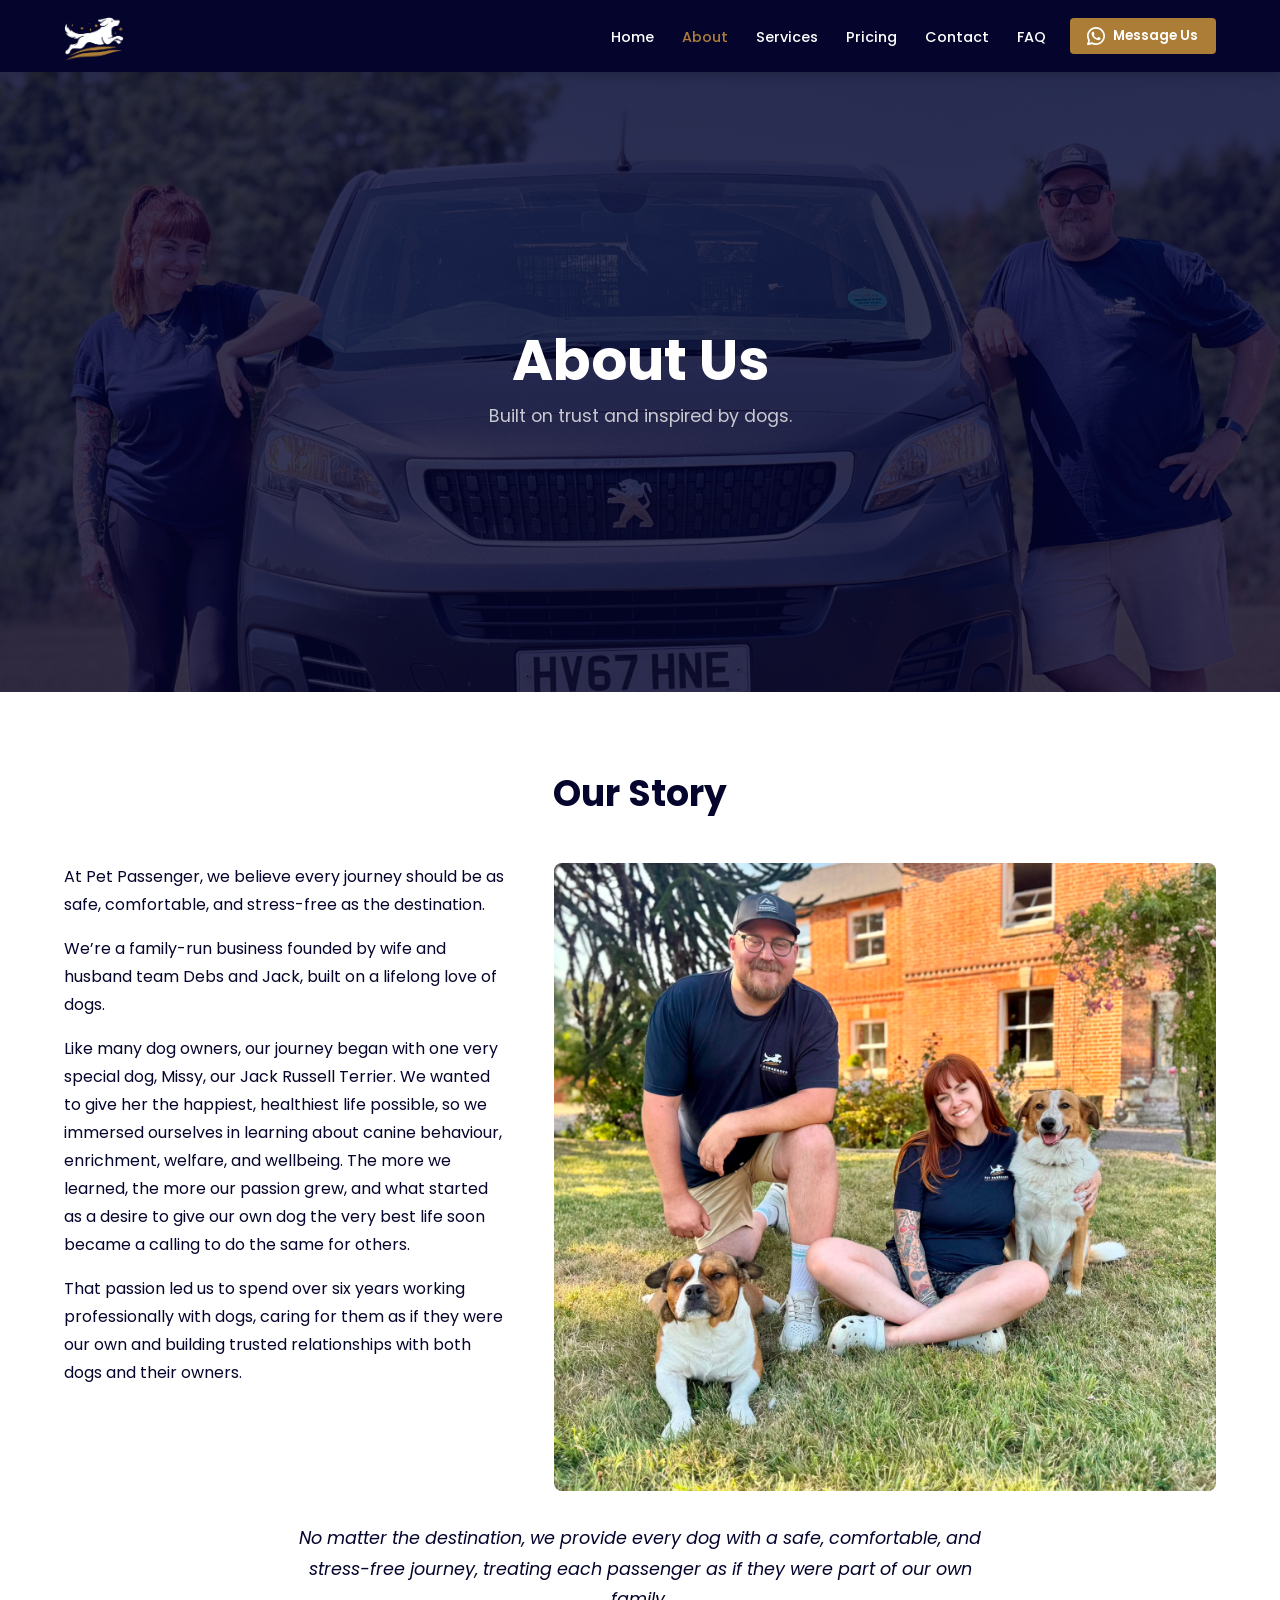
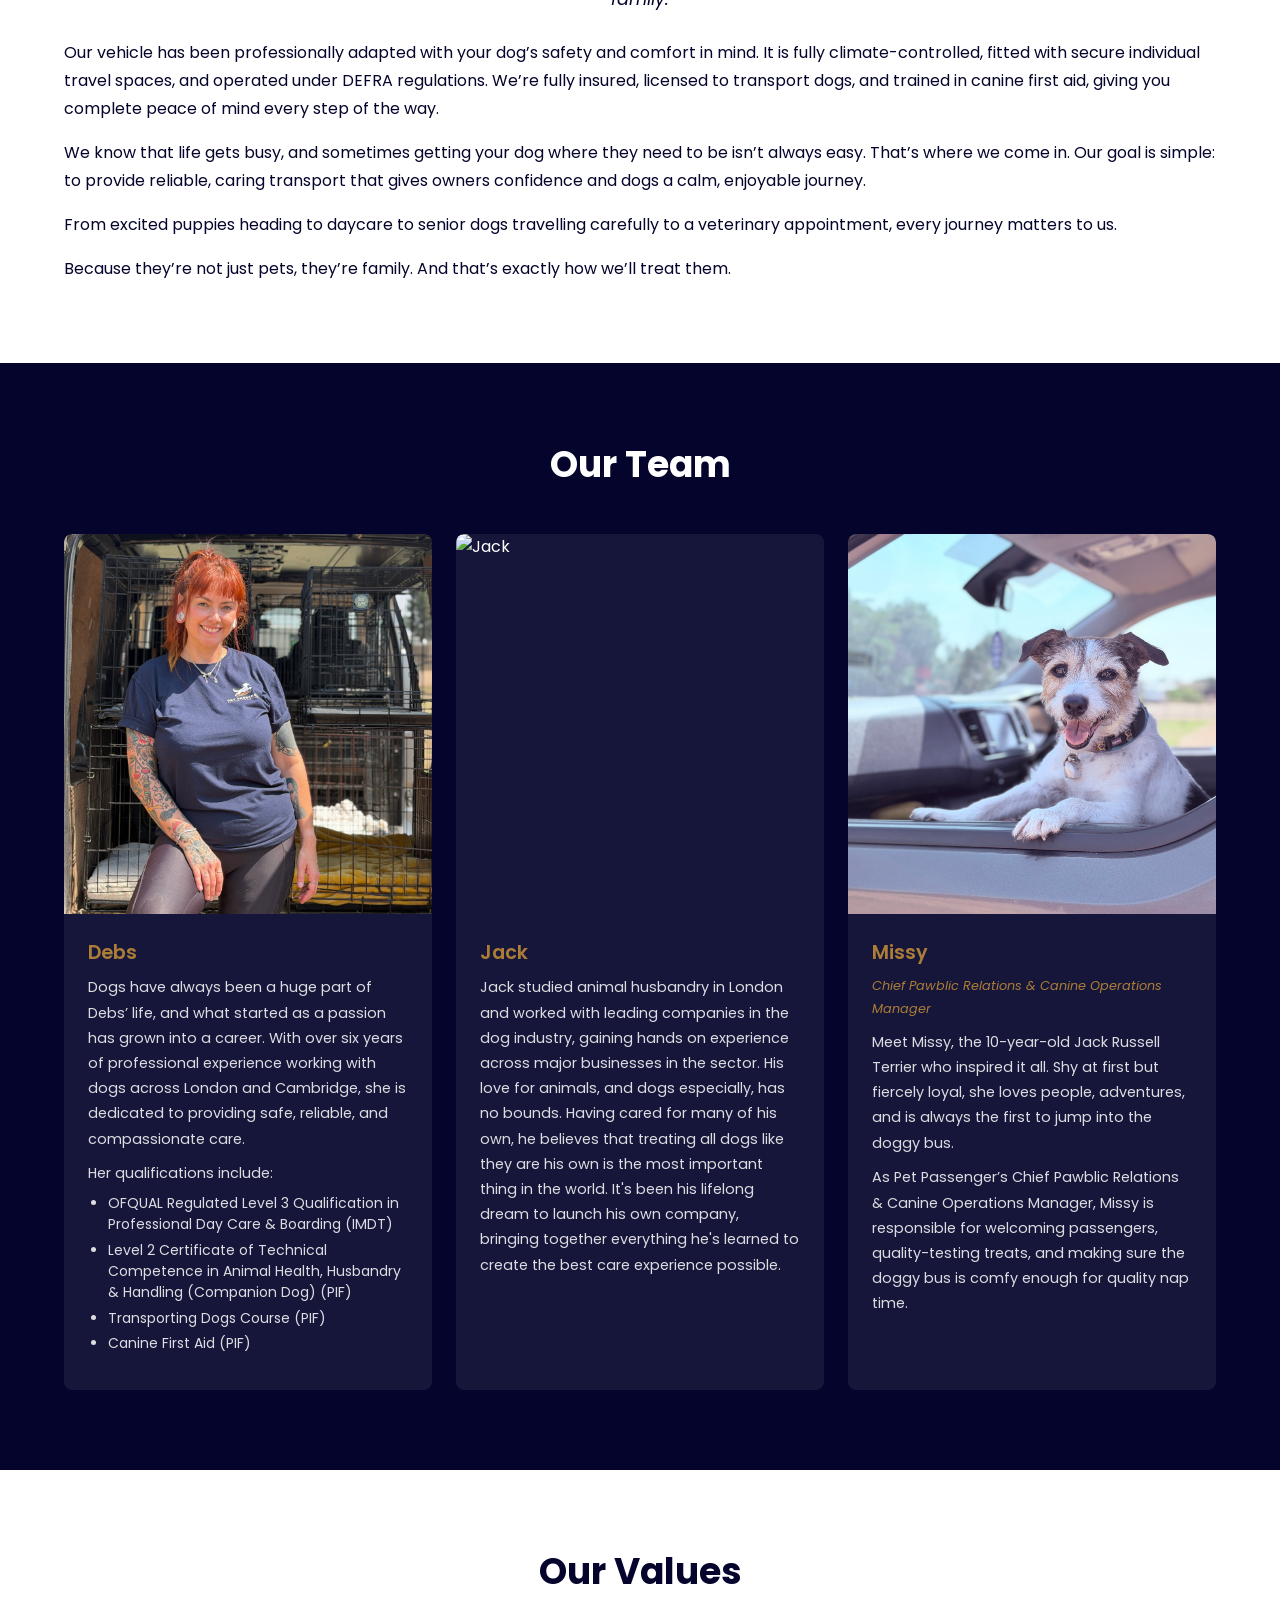
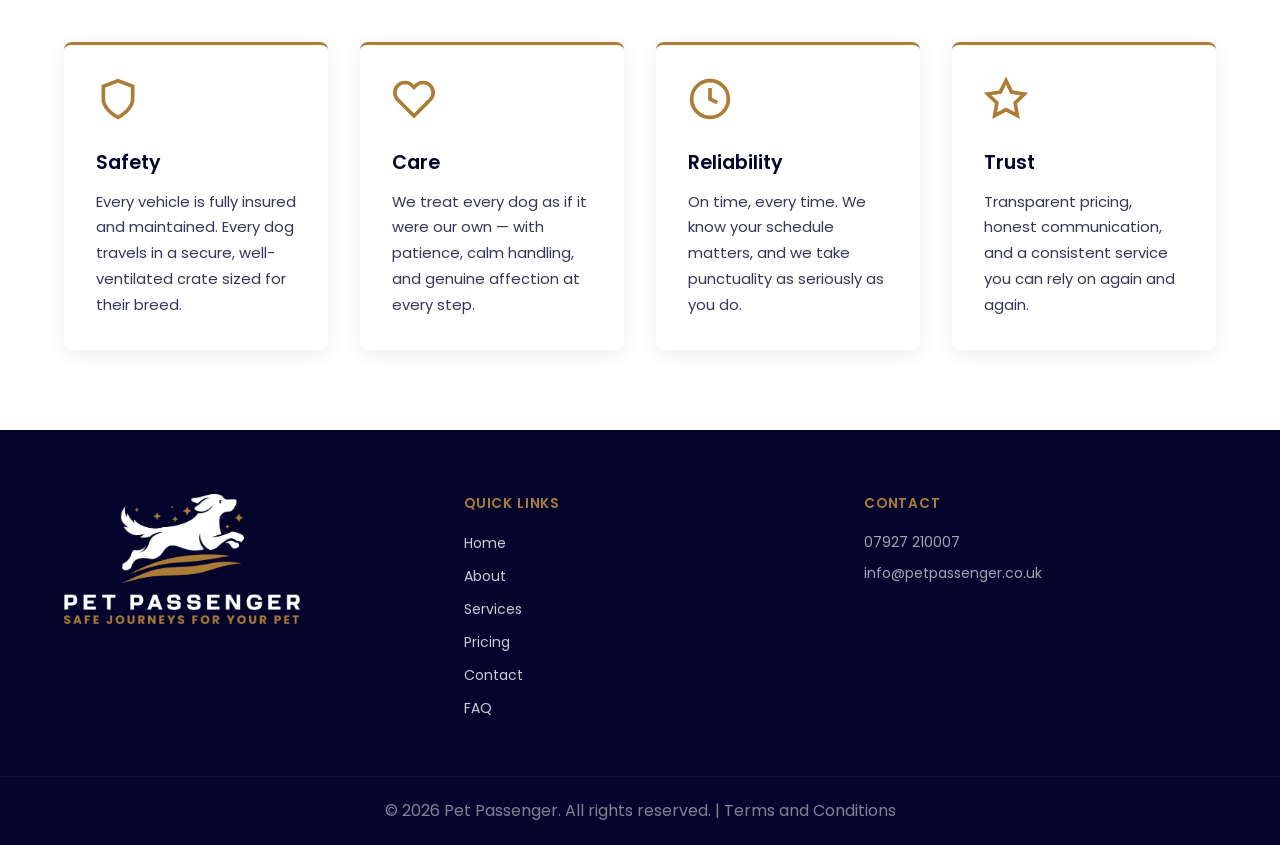
==== commit 6104d778: "update informations" ====
--- a/about.html
+++ b/about.html
@@ -63,7 +63,7 @@
         src="images/About-Us.jpeg"
         alt="Pet Passenger team"
         class="page-hero__bg"
-        style="object-position: center 30%"
+        style="object-position: center 45%"
       />
       <div class="page-hero__content container">
         <h1>About Us</h1>
@@ -74,35 +74,46 @@
     <!-- OUR STORY -->
     <section class="section">
       <div class="container">
-        <div class="story__text">
+        <div class="section__title">
           <h2>Our Story</h2>
-          <p>
-            At Pet Passenger, we believe every journey should be as safe,
-            comfortable, and stress-free as the destination.
-          </p>
-          <p>
-            We’re a family-run business founded by wife and husband team Debs
-            and Jack, built on a lifelong love of dogs.
-          </p>
-          <p>
-            Like many dog owners, our journey began with one very special dog,
-            Missy, our Jack Russell Terrier. We wanted to give her the happiest,
-            healthiest life possible, so we immersed ourselves in learning about
-            canine behaviour, enrichment, welfare, and wellbeing. The more we
-            learned, the more our passion grew, and what started as a desire to
-            give our own dog the very best life soon became a calling to do the
-            same for others.
-          </p>
-          <p>
-            That passion led us to spend over six years working professionally
-            with dogs, caring for them as if they were our own and building
-            trusted relationships with both dogs and their owners.
-          </p>
-          <p>
-            No matter the destination, we provide every dog with a safe,
-            comfortable, and stress-free journey, treating each passenger as if
-            they were part of our own family.
-          </p>
+        </div>
+        <div class="story__layout">
+          <div class="story__text">
+            <p>
+              At Pet Passenger, we believe every journey should be as safe,
+              comfortable, and stress-free as the destination.
+            </p>
+            <p>
+              We’re a family-run business founded by wife and husband team Debs
+              and Jack, built on a lifelong love of dogs.
+            </p>
+            <p>
+              Like many dog owners, our journey began with one very special dog,
+              Missy, our Jack Russell Terrier. We wanted to give her the
+              happiest, healthiest life possible, so we immersed ourselves in
+              learning about canine behaviour, enrichment, welfare, and
+              wellbeing. The more we learned, the more our passion grew, and
+              what started as a desire to give our own dog the very best life
+              soon became a calling to do the same for others.
+            </p>
+            <p>
+              That passion led us to spend over six years working professionally
+              with dogs, caring for them as if they were our own and building
+              trusted relationships with both dogs and their owners.
+            </p>
+          </div>
+          <img
+            src="images/pet-passenger-crew.jpeg"
+            alt="Pet Passenger crew"
+            class="story__image"
+          />
+        </div>
+        <p class="alone">
+          No matter the destination, we provide every dog with a safe,
+          comfortable, and stress-free journey, treating each passenger as if
+          they were part of our own family.
+        </p>
+        <div class="story__body">
           <p>
             Our vehicle has been professionally adapted with your dog’s safety
             and comfort in mind. It is fully climate-controlled, fitted with
@@ -129,11 +140,11 @@
       </div>
     </section>
 
-    <!-- TEAM & VEHICLE -->
+    <!-- TEAM -->
     <section class="section section--navy">
       <div class="container">
         <div class="section__title">
-          <h2>Our Team &amp; Vehicle</h2>
+          <h2>Our Team</h2>
         </div>
         <div class="team-grid">
           <div class="team-card">
--- a/style.css
+++ b/style.css
@@ -263,7 +263,7 @@
   text-align: center;
   position: relative;
   overflow: hidden;
-  min-height: 480px;
+  min-height: 620px;
   display: flex;
   align-items: center;
 }
@@ -279,23 +279,23 @@
 .page-hero__content {
   position: relative;
   z-index: 1;
-  padding: 4rem 1.5rem;
+  padding: 6rem 1.5rem;
   width: 100%;
 }
 @media (max-width: 768px) {
   .page-hero {
+    min-height: 420px;
+  }
+  .page-hero__content {
+    padding: 4rem 1.5rem;
+  }
+}
+@media (max-width: 480px) {
+  .page-hero {
     min-height: 320px;
   }
   .page-hero__content {
     padding: 3rem 1.5rem;
-  }
-}
-@media (max-width: 480px) {
-  .page-hero {
-    min-height: 240px;
-  }
-  .page-hero__content {
-    padding: 2.5rem 1.5rem;
   }
 }
 .page-hero h1 {
@@ -540,15 +540,51 @@
 }
 
 /* === STORY === */
+.story__layout {
+  display: grid;
+  grid-template-columns: 1fr 1.5fr;
+  gap: 3rem;
+  align-items: start;
+}
+.story__image {
+  width: 100%;
+  height: auto;
+  border-radius: 8px;
+  display: block;
+  position: sticky;
+  top: 6rem;
+}
 .story__text {
-  max-width: 780px;
-  margin: 0 auto;
+  max-width: 100%;
+}
+p.alone {
+  margin-top: 2rem;
+  font-size: 1.1rem;
+  font-style: italic;
+  text-align: center;
+  max-width: 720px;
+  margin-left: auto;
+  margin-right: auto;
+}
+.story__body {
+  margin: 1.5rem 0 0;
+}
+.story__body p + p {
+  margin-top: 1rem;
 }
 .story__text h2 {
   margin-bottom: 1.25rem;
 }
 .story__text p + p {
   margin-top: 1rem;
+}
+@media (max-width: 768px) {
+  .story__layout {
+    grid-template-columns: 1fr;
+  }
+  .story__image {
+    position: static;
+  }
 }
 
 /* === TEAM === */
@@ -624,12 +660,15 @@
   margin: 0 auto 3rem;
 }
 .services-grid {
-  display: grid;
-  grid-template-columns: repeat(auto-fit, minmax(300px, 1fr));
+  display: flex;
+  flex-wrap: wrap;
+  justify-content: center;
   gap: 1.75rem;
 }
 .service-card {
   display: flex;
+  flex: 1 1 300px;
+  max-width: 370px;
   gap: 1.25rem;
   padding: 1.75rem;
   border-radius: 8px;
@@ -711,8 +750,7 @@
 .pricing-phone {
   font-size: 1.4rem;
   padding: 1rem 2.5rem;
-  display: block;
-  width: 100%;
+  display: inline-flex;
   text-align: center;
 }
 .pricing-email-note {
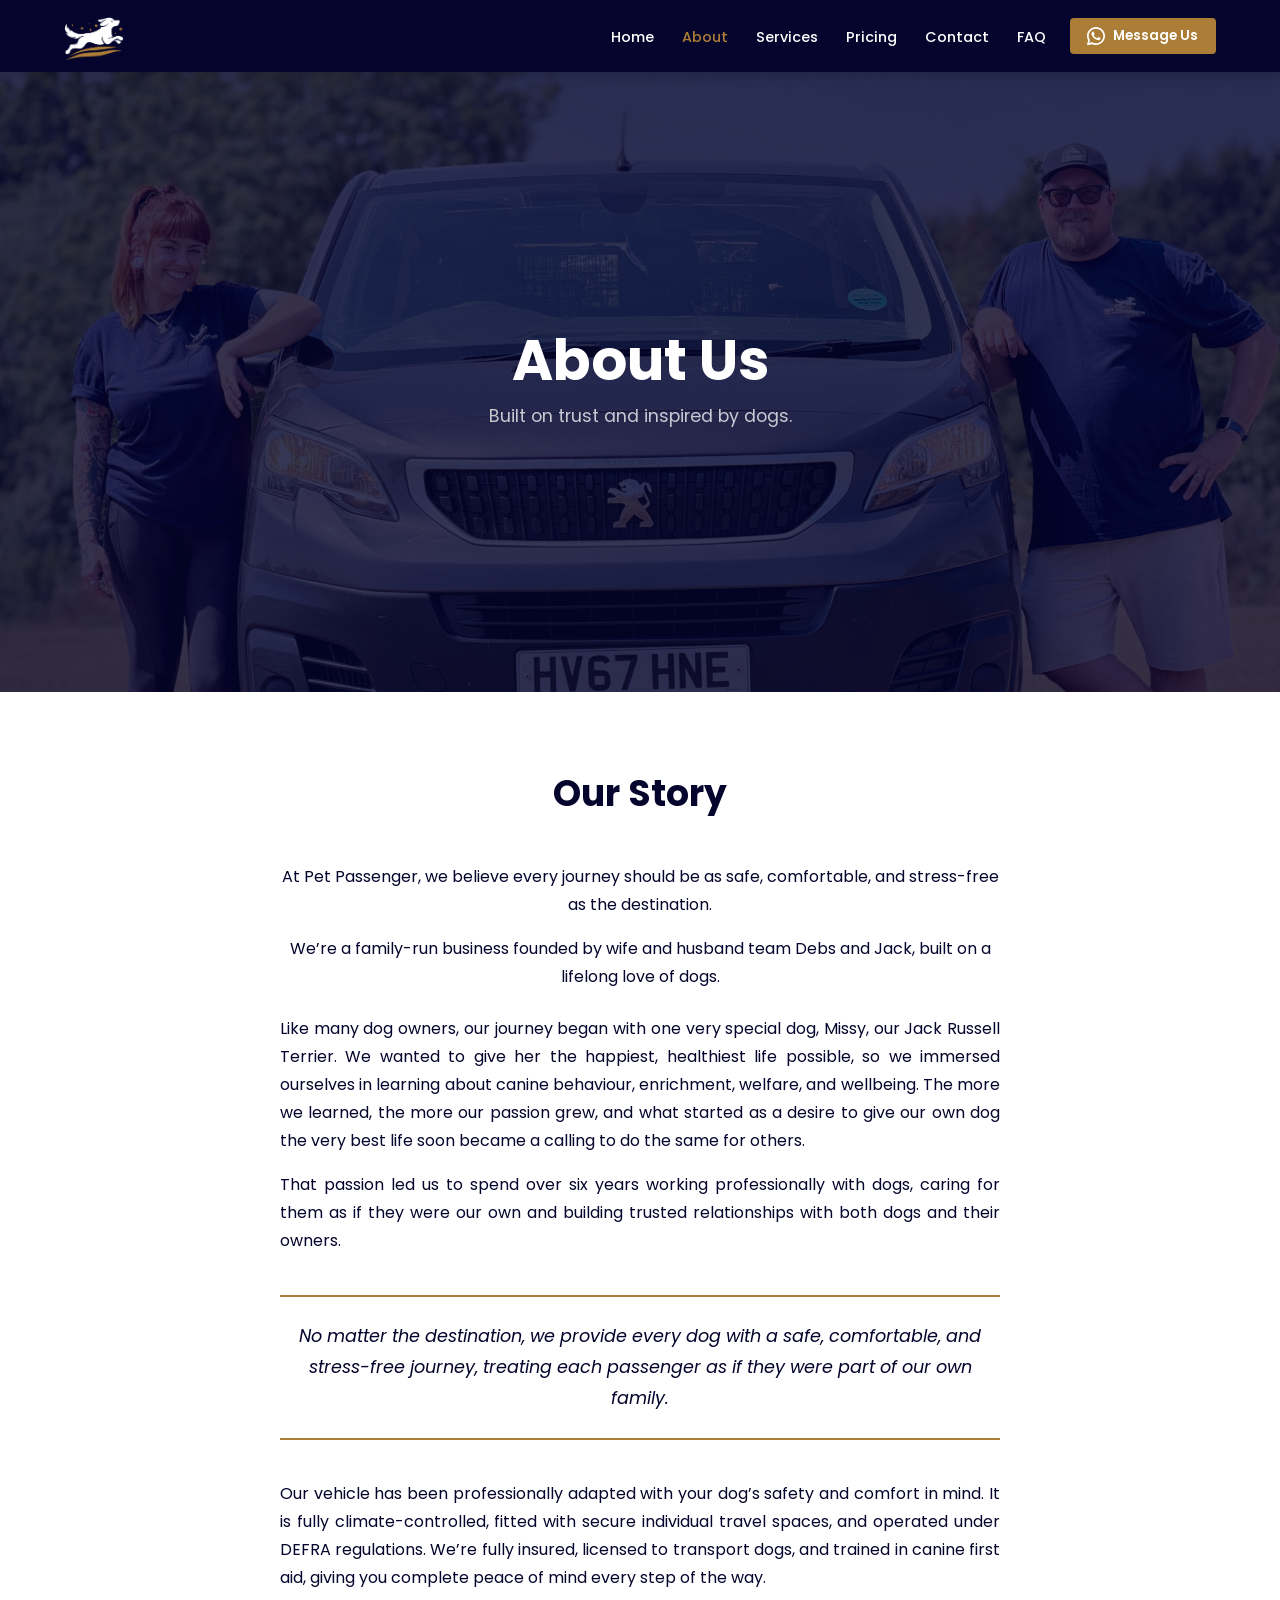
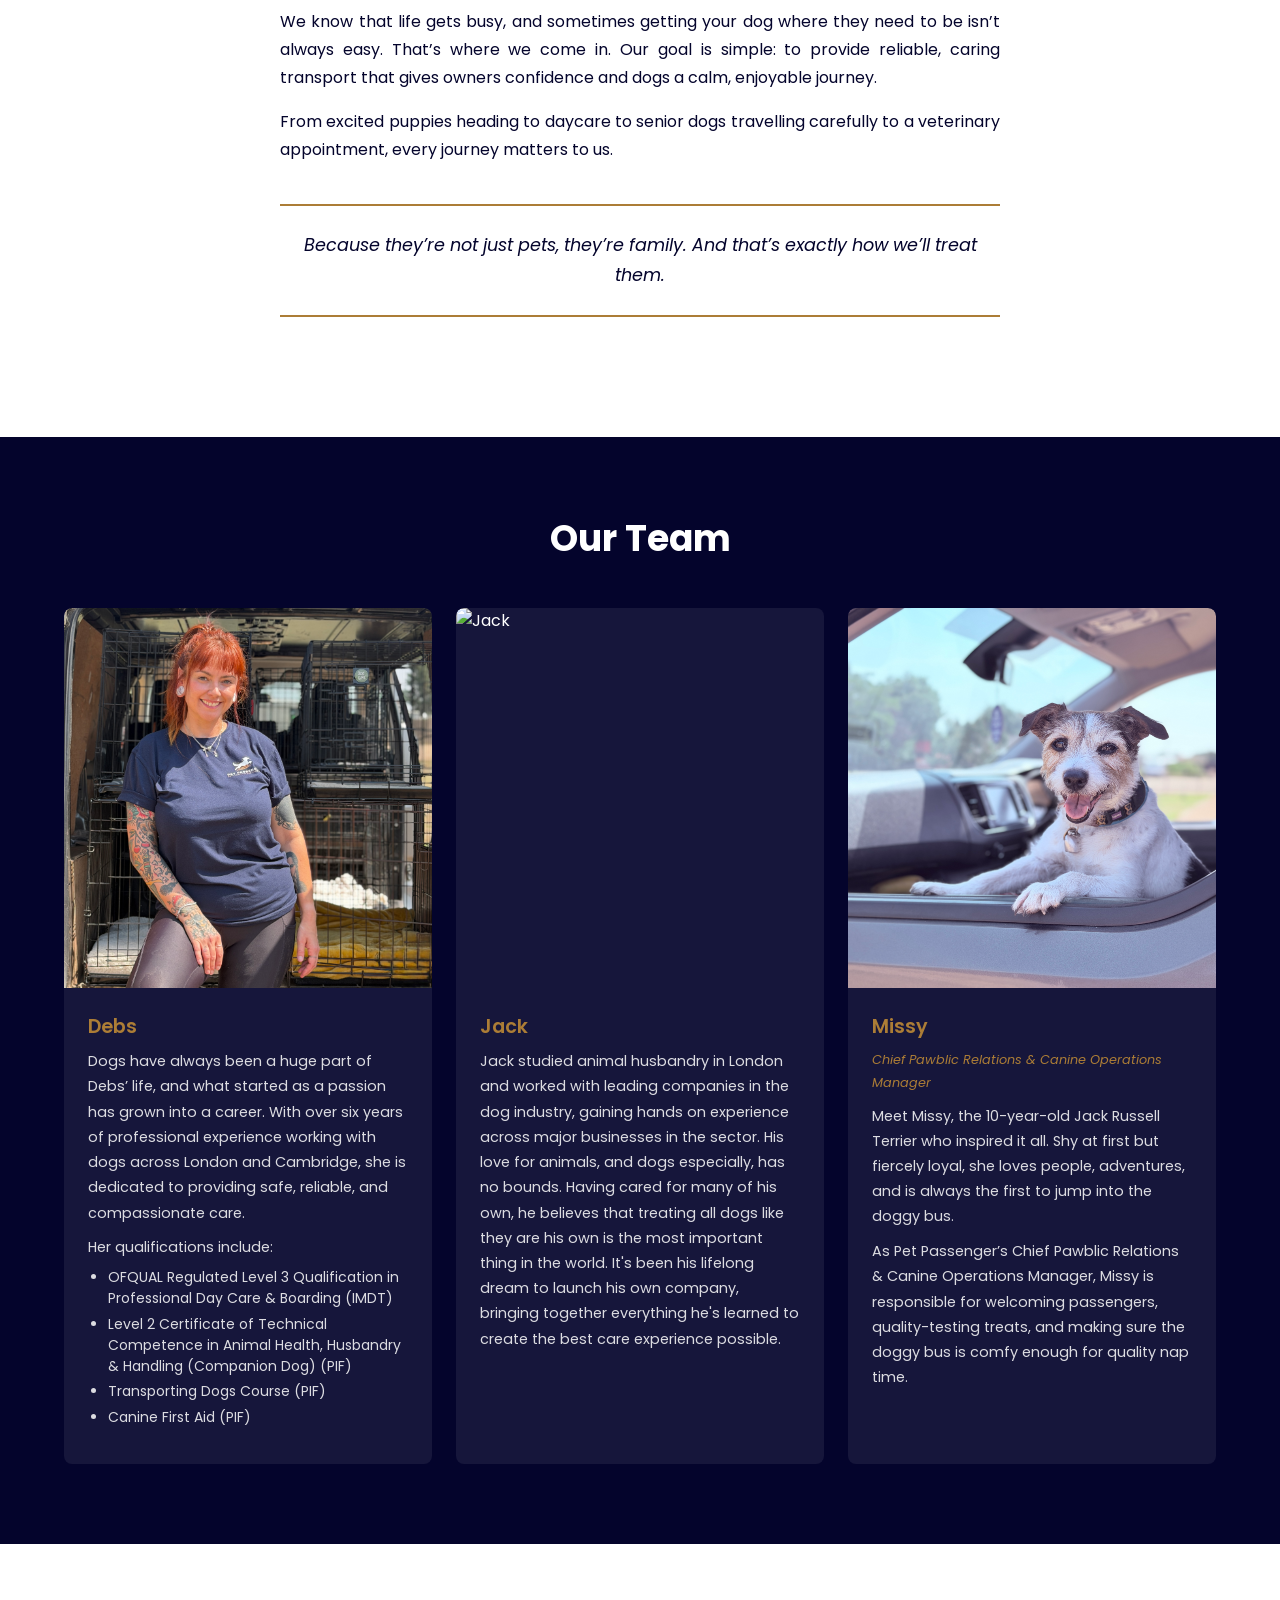
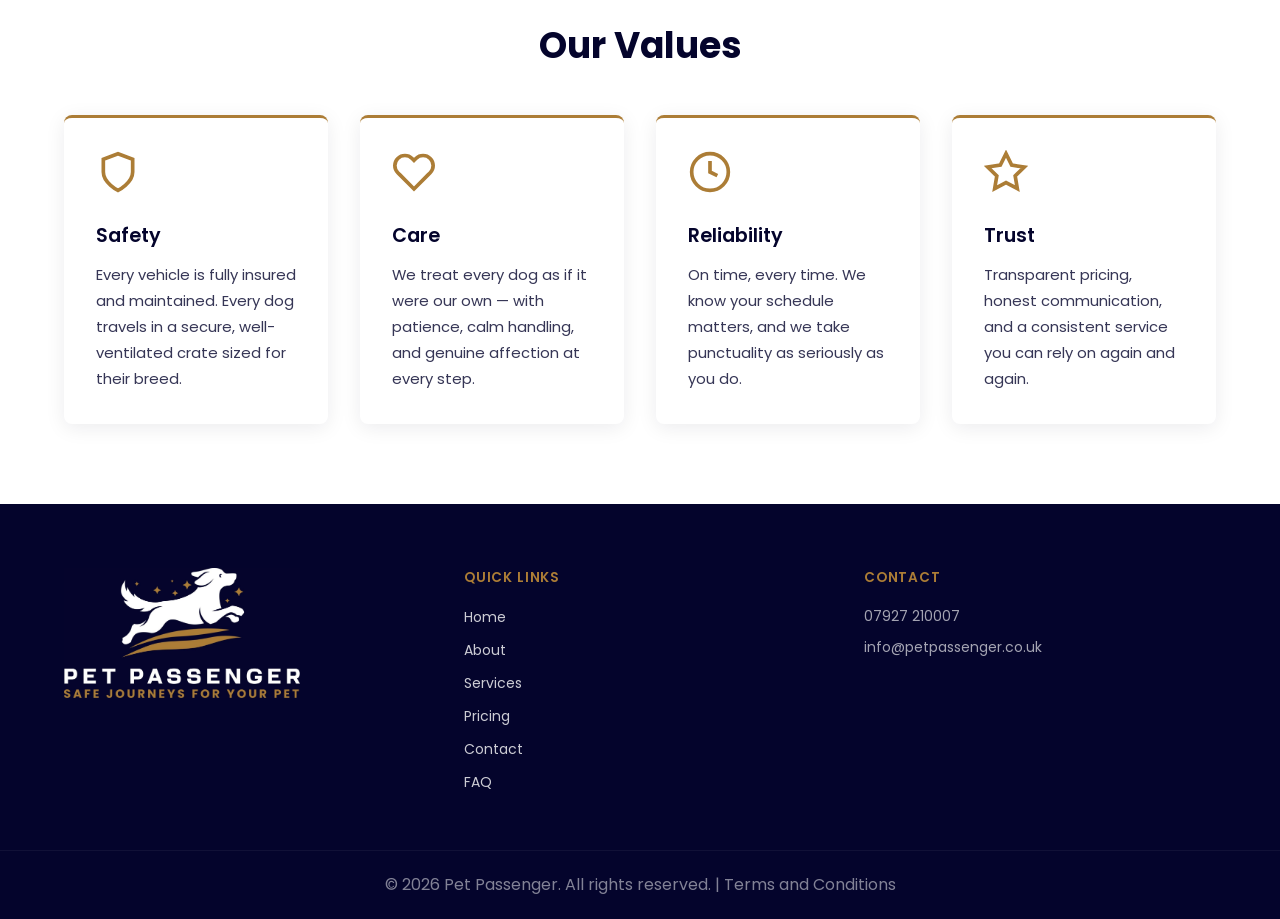
==== commit a5a05256: "update image placed and text format" ====
--- a/about.html
+++ b/about.html
@@ -77,36 +77,31 @@
         <div class="section__title">
           <h2>Our Story</h2>
         </div>
-        <div class="story__layout">
-          <div class="story__text">
-            <p>
-              At Pet Passenger, we believe every journey should be as safe,
-              comfortable, and stress-free as the destination.
-            </p>
-            <p>
-              We’re a family-run business founded by wife and husband team Debs
-              and Jack, built on a lifelong love of dogs.
-            </p>
-            <p>
-              Like many dog owners, our journey began with one very special dog,
-              Missy, our Jack Russell Terrier. We wanted to give her the
-              happiest, healthiest life possible, so we immersed ourselves in
-              learning about canine behaviour, enrichment, welfare, and
-              wellbeing. The more we learned, the more our passion grew, and
-              what started as a desire to give our own dog the very best life
-              soon became a calling to do the same for others.
-            </p>
-            <p>
-              That passion led us to spend over six years working professionally
-              with dogs, caring for them as if they were our own and building
-              trusted relationships with both dogs and their owners.
-            </p>
-          </div>
-          <img
-            src="images/pet-passenger-crew.jpeg"
-            alt="Pet Passenger crew"
-            class="story__image"
-          />
+        <div class="story__text">
+          <p>
+            At Pet Passenger, we believe every journey should be as safe,
+            comfortable, and stress-free as the destination.
+          </p>
+          <p>
+            We’re a family-run business founded by wife and husband team Debs
+            and Jack, built on a lifelong love of dogs.
+          </p>
+        </div>
+        <div class="story__body">
+          <p>
+            Like many dog owners, our journey began with one very special dog,
+            Missy, our Jack Russell Terrier. We wanted to give her the
+            happiest, healthiest life possible, so we immersed ourselves in
+            learning about canine behaviour, enrichment, welfare, and
+            wellbeing. The more we learned, the more our passion grew, and
+            what started as a desire to give our own dog the very best life
+            soon became a calling to do the same for others.
+          </p>
+          <p>
+            That passion led us to spend over six years working professionally
+            with dogs, caring for them as if they were our own and building
+            trusted relationships with both dogs and their owners.
+          </p>
         </div>
         <p class="alone">
           No matter the destination, we provide every dog with a safe,
@@ -132,11 +127,11 @@
             From excited puppies heading to daycare to senior dogs travelling
             carefully to a veterinary appointment, every journey matters to us.
           </p>
-          <p>
-            Because they’re not just pets, they’re family. And that’s exactly
-            how we’ll treat them.
-          </p>
-        </div>
+        </div>
+        <p class="alone">
+          Because they’re not just pets, they’re family. And that’s exactly
+          how we’ll treat them.
+        </p>
       </div>
     </section>
 
--- a/style.css
+++ b/style.css
@@ -465,6 +465,12 @@
 .about-teaser__text p {
   opacity: 0.85;
 }
+.about-teaser__image img {
+  width: 100%;
+  height: auto;
+  border-radius: 8px;
+  display: block;
+}
 
 /* === TESTIMONIALS === */
 .testimonials__grid {
@@ -502,9 +508,7 @@
   .about-teaser__inner {
     grid-template-columns: 1fr;
   }
-  .about-teaser__image {
-    order: -1;
-  }
+
   .trust-bar__item {
     flex: 0 1 140px;
     font-size: 0.8rem;
@@ -540,34 +544,26 @@
 }
 
 /* === STORY === */
-.story__layout {
-  display: grid;
-  grid-template-columns: 1fr 1.5fr;
-  gap: 3rem;
-  align-items: start;
-}
-.story__image {
-  width: 100%;
-  height: auto;
-  border-radius: 8px;
-  display: block;
-  position: sticky;
-  top: 6rem;
-}
 .story__text {
-  max-width: 100%;
+  max-width: 720px;
+  margin: 0 auto;
+  text-align: center;
 }
 p.alone {
-  margin-top: 2rem;
   font-size: 1.1rem;
   font-style: italic;
   text-align: center;
   max-width: 720px;
-  margin-left: auto;
-  margin-right: auto;
+  margin: 2.5rem auto;
+  padding: 1.5rem 0;
+  border-top: 2px solid var(--gold);
+  border-bottom: 2px solid var(--gold);
+  color: var(--navy);
 }
 .story__body {
-  margin: 1.5rem 0 0;
+  max-width: 720px;
+  margin: 1.5rem auto 0;
+  text-align: justify;
 }
 .story__body p + p {
   margin-top: 1rem;
@@ -577,14 +573,6 @@
 }
 .story__text p + p {
   margin-top: 1rem;
-}
-@media (max-width: 768px) {
-  .story__layout {
-    grid-template-columns: 1fr;
-  }
-  .story__image {
-    position: static;
-  }
 }
 
 /* === TEAM === */
